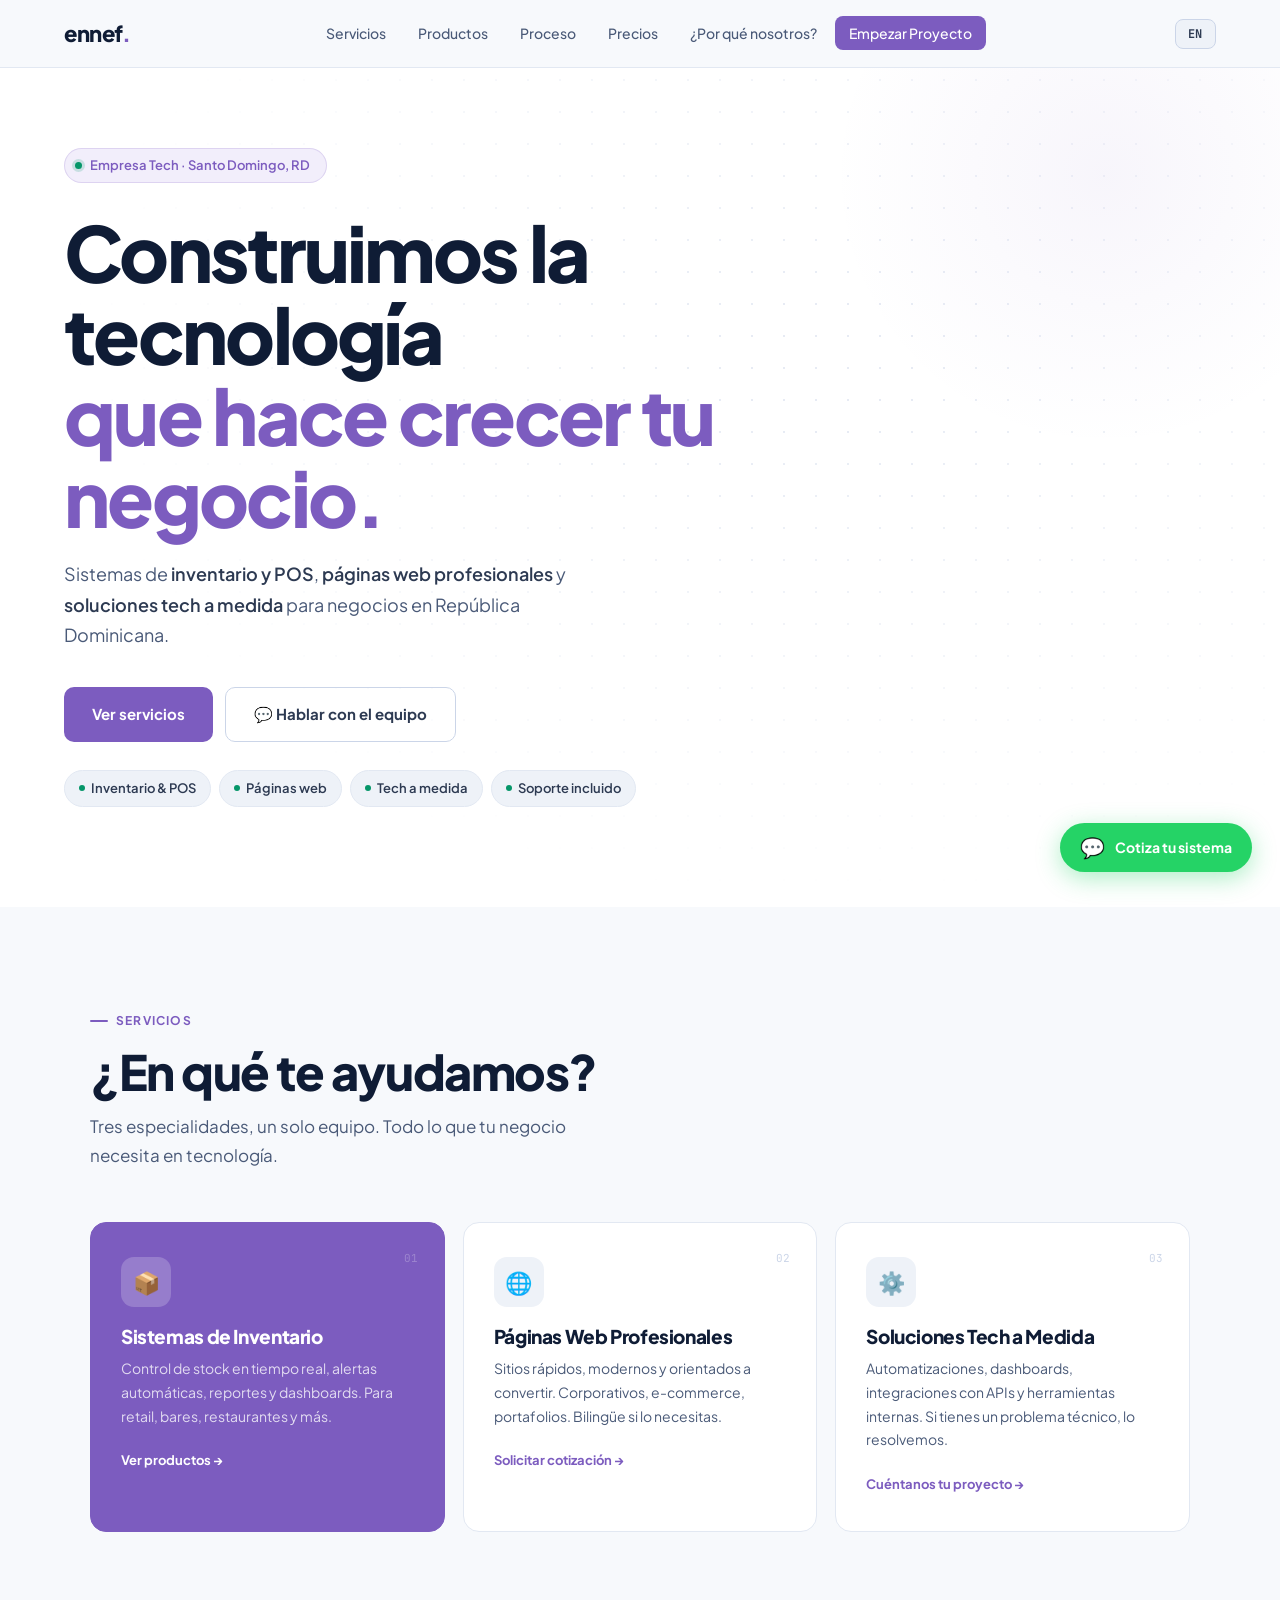
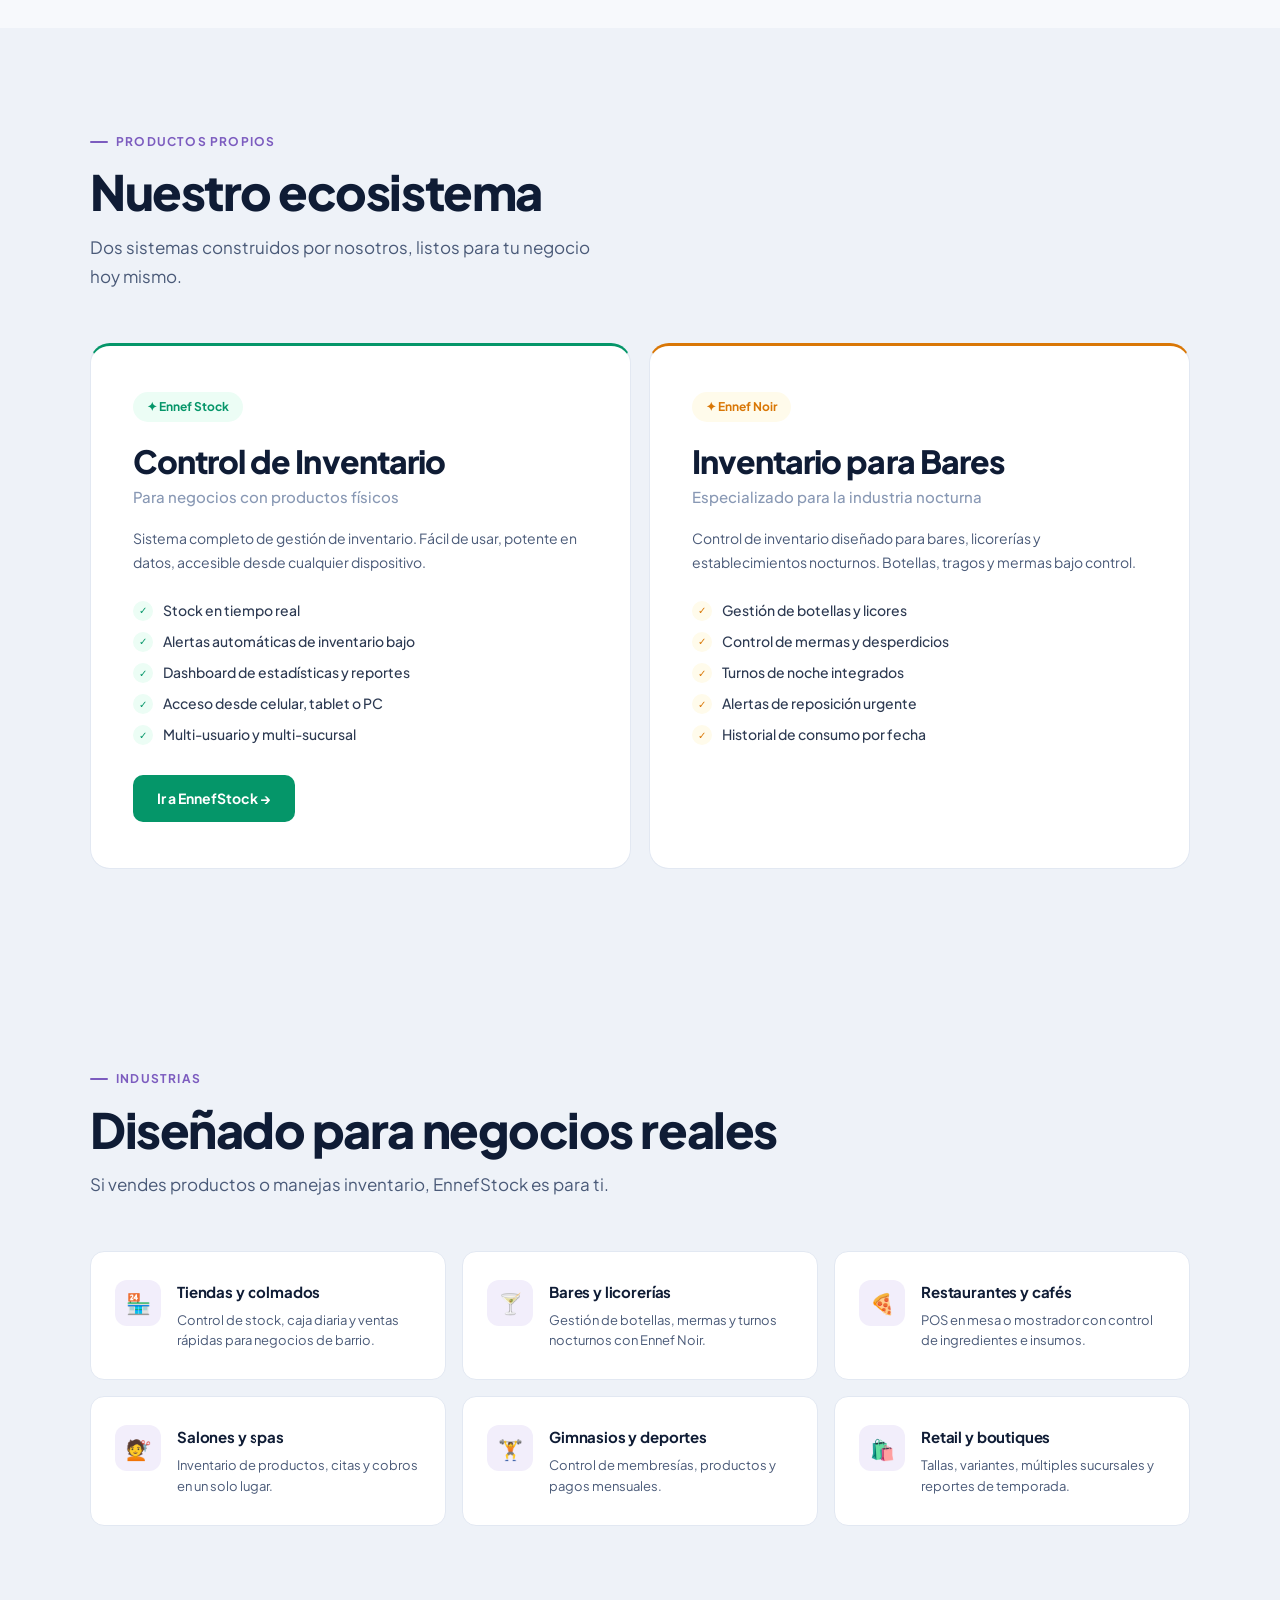
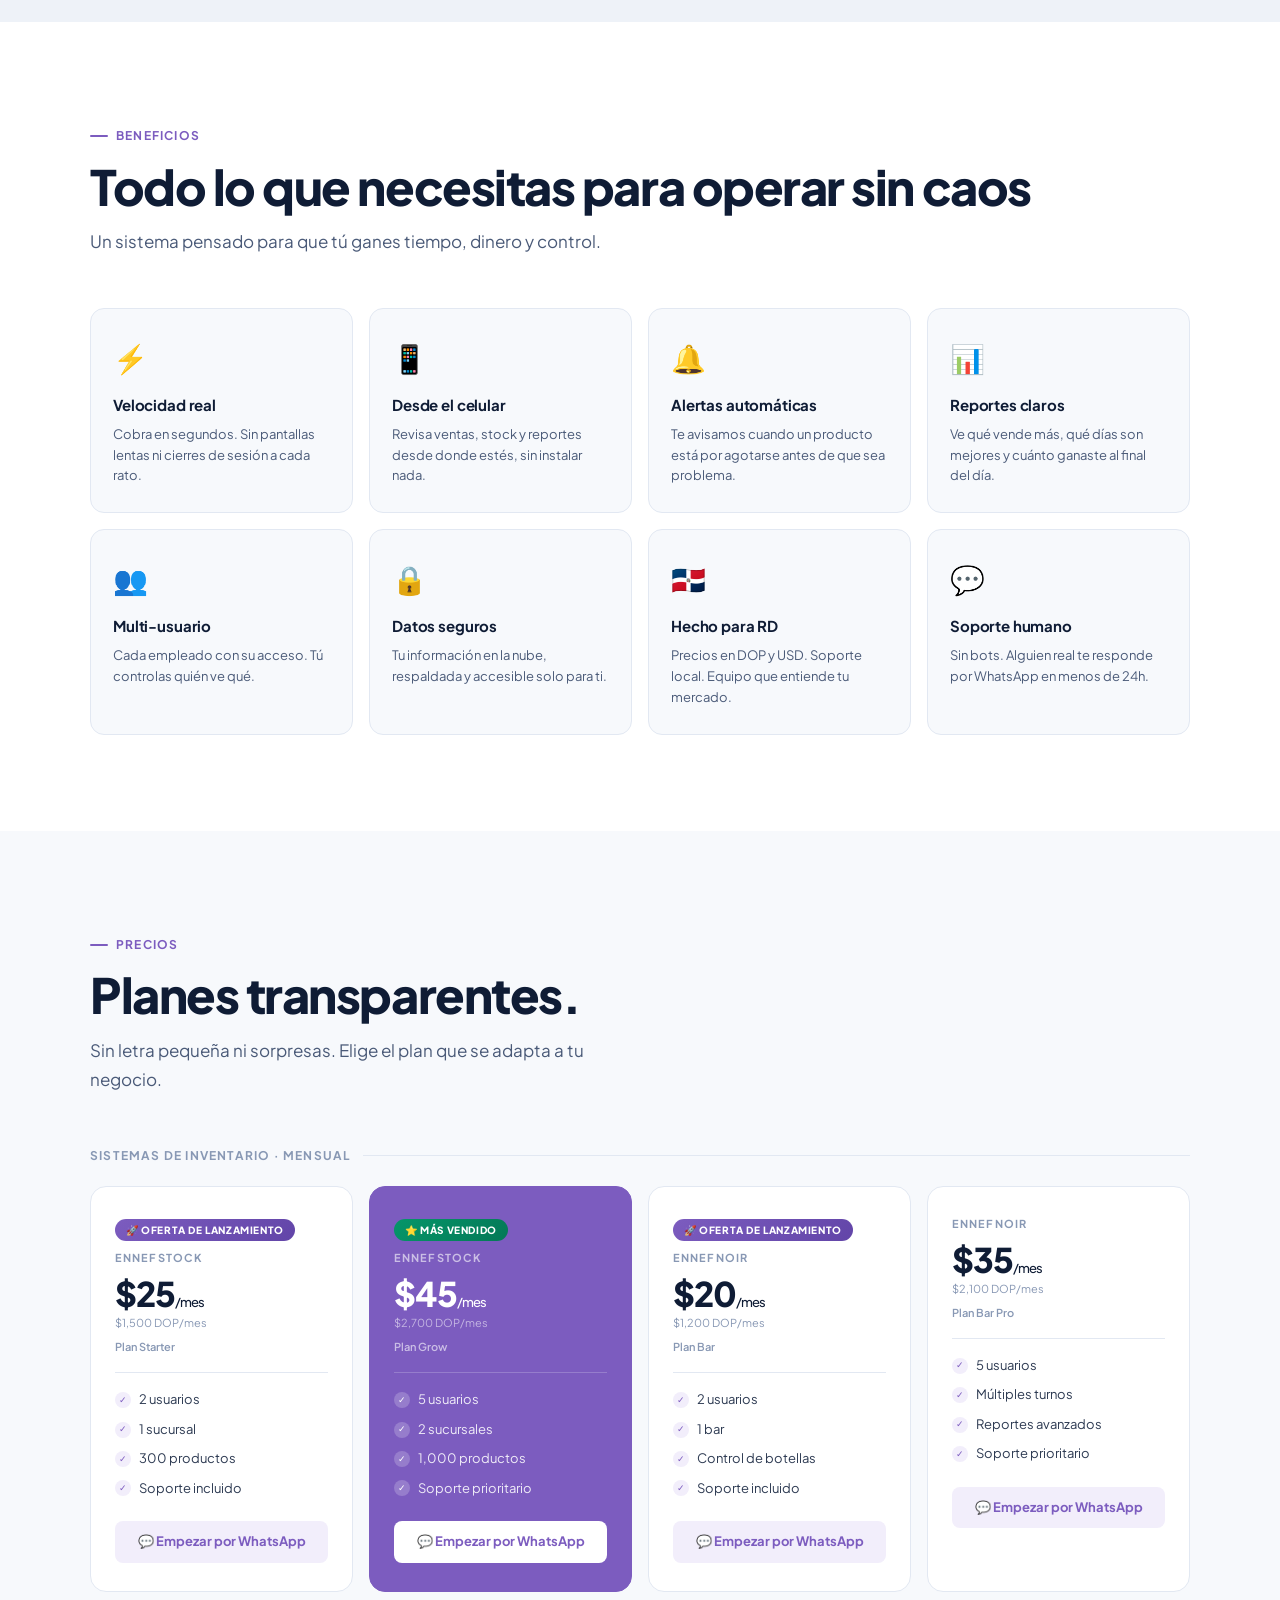
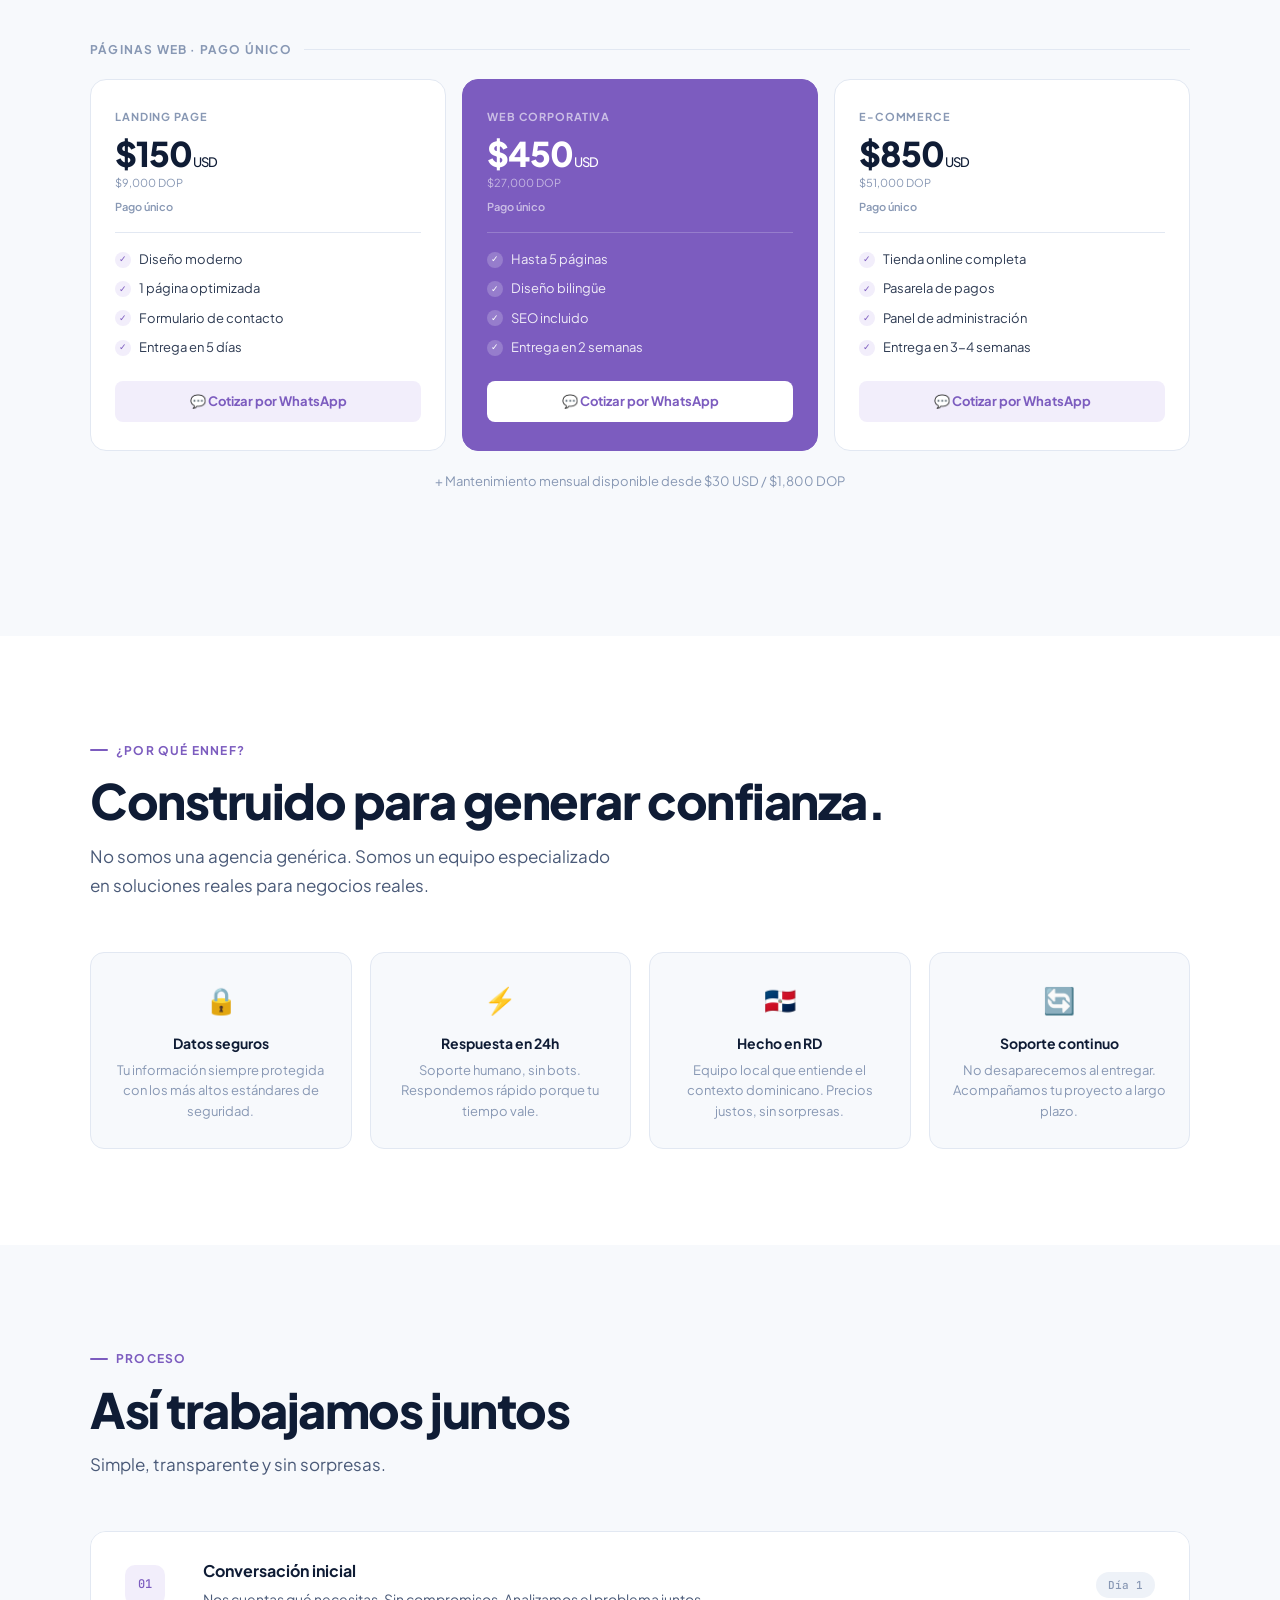
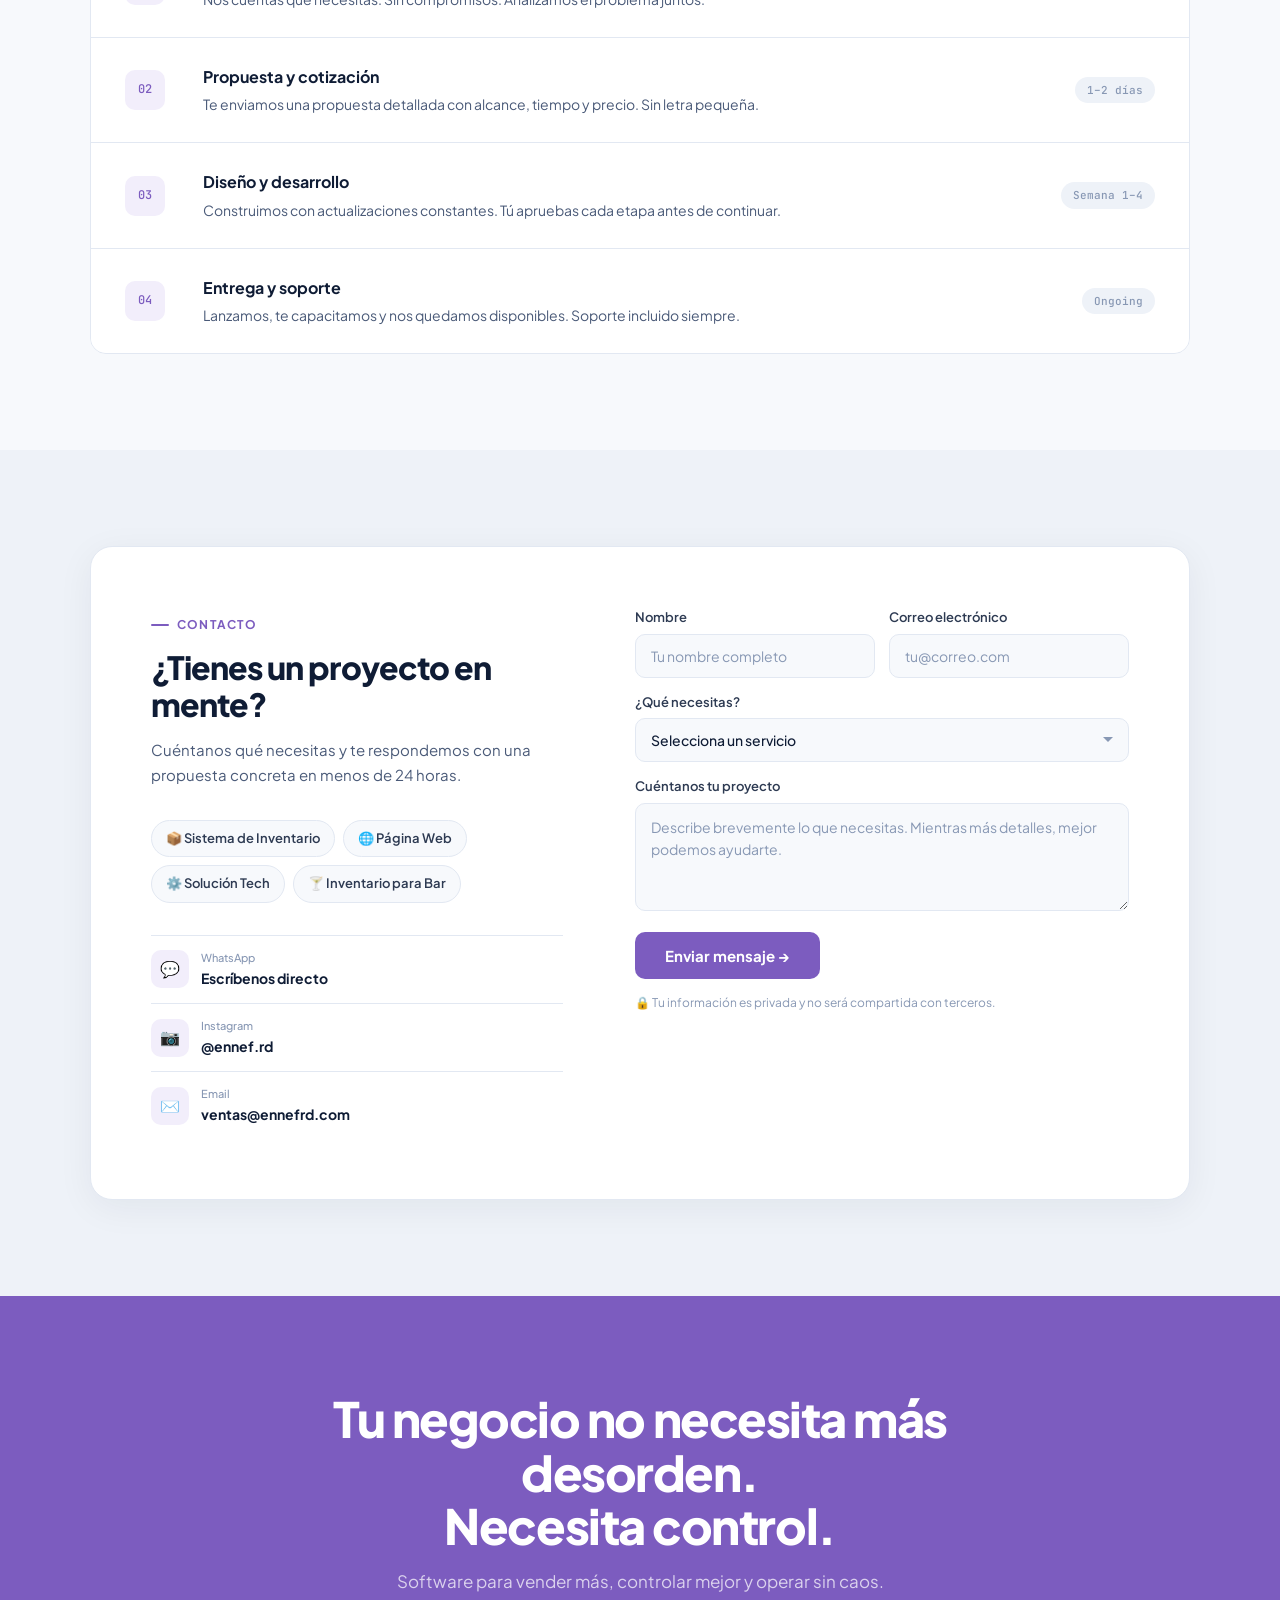
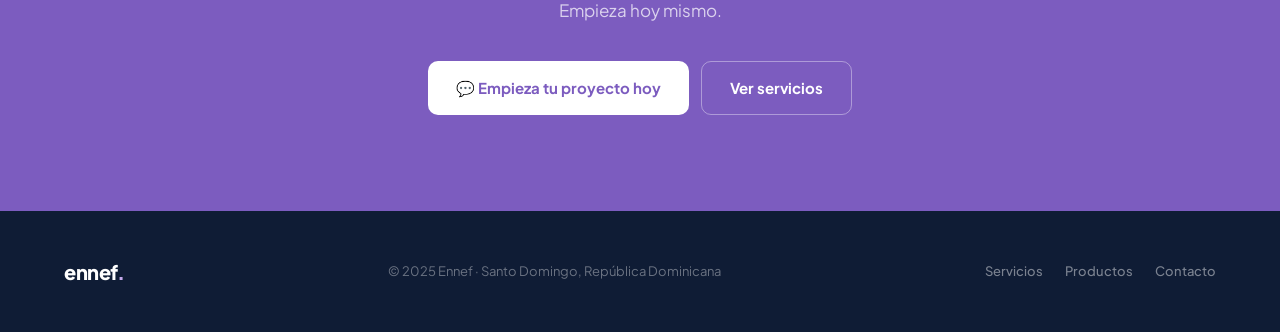
==== uploads/ennefrd.html @ 2d05b12b "Update Ennef website" ====
<!DOCTYPE html>
<html lang="es">
<head>
<meta charset="UTF-8">
<meta name="viewport" content="width=device-width, initial-scale=1.0">
<title>Ennef | Sistemas de Inventario, Websites y Tech para negocios en República Dominicana</title>
<meta name="description" content="Ennef es la empresa tech dominicana que construye sistemas de inventario, páginas web y soluciones digitales para negocios en República Dominicana. EnnefStock, Ennef Noir y más.">
<meta name="keywords" content="Ennef, ennefrd, sistemas de inventario República Dominicana, inventario para bares RD, páginas web Santo Domingo, soluciones tech dominicana, Ennef Stock, Ennef Noir">
<meta name="author" content="Ennef">
<meta name="robots" content="index, follow">
<link rel="canonical" href="https://ennefrd.com">

<!-- Open Graph -->
<meta property="og:type" content="website">
<meta property="og:url" content="https://ennefrd.com">
<meta property="og:title" content="Ennef | Inventario, Websites y Tech para negocios en RD">
<meta property="og:description" content="Empresa tech dominicana. Construimos sistemas de inventario (EnnefStock), páginas web profesionales y soluciones tech a medida para negocios en República Dominicana.">
<meta property="og:locale" content="es_DO">
<meta property="og:site_name" content="Ennef">

<!-- Twitter Card -->
<meta name="twitter:card" content="summary">
<meta name="twitter:title" content="Ennef | Inventario, Websites y Tech para negocios en RD">
<meta name="twitter:description" content="Empresa tech dominicana. Construimos sistemas de inventario (EnnefStock), páginas web profesionales y soluciones tech a medida para negocios en República Dominicana.">

<!-- JSON-LD Structured Data -->
<script type="application/ld+json">
{
  "@context": "https://schema.org",
  "@type": "Organization",
  "name": "Ennef",
  "alternateName": "ennefrd",
  "url": "https://ennefrd.com",
  "logo": "https://ennefrd.com/logo.png",
  "description": "Empresa tech dominicana especializada en sistemas de inventario, desarrollo web y soluciones digitales a medida.",
  "email": "ventas@ennefrd.com",
  "telephone": "+18297471943",
  "address": {
    "@type": "PostalAddress",
    "addressLocality": "Santo Domingo",
    "addressCountry": "DO"
  },
  "sameAs": ["https://instagram.com/ennefrd"],
  "foundingDate": "2022",
  "areaServed": ["República Dominicana", "Caribbean"],
  "hasOfferCatalog": {
    "@type": "OfferCatalog",
    "name": "Servicios Ennef",
    "itemListElement": [
      { "@type": "Offer", "name": "Ennef Stock — Sistema de Inventario" },
      { "@type": "Offer", "name": "Ennef Noir — Inventario para Bares" },
      { "@type": "Offer", "name": "Páginas Web Profesionales" },
      { "@type": "Offer", "name": "Soluciones Tech a Medida" }
    ]
  }
}
</script>

<link rel="preconnect" href="https://fonts.googleapis.com">
<link href="https://fonts.googleapis.com/css2?family=Plus+Jakarta+Sans:wght@300;400;500;600;700;800&family=JetBrains+Mono:wght@400;500&display=swap" rel="stylesheet">
<style>
*, *::before, *::after { box-sizing: border-box; margin: 0; padding: 0; }

:root {
  --bg:       #F7F9FC;
  --bg2:      #FFFFFF;
  --bg3:      #EEF2F8;
  --border:   #E2E8F2;
  --border2:  #CBD5E8;
  --muted:    #8898B4;
  --text:     #4A5A78;
  --body:     #2D3A52;
  --heading:  #0F1C35;
  --accent:   #7C5CBF;
  --accent2:  #6245A8;
  --accent-bg:#F2EEFB;
  --green:    #059669;
  --green-bg: #ECFDF5;
  --amber:    #D97706;
  --amber-bg: #FFFBEB;
  --font: 'Plus Jakarta Sans', sans-serif;
  --mono: 'JetBrains Mono', monospace;
}

html { scroll-behavior: smooth; }
body { background: var(--bg); color: var(--body); font-family: var(--font); font-size: 16px; line-height: 1.65; overflow-x: hidden; }

/* NAV */
nav {
  position: fixed; top: 0; left: 0; right: 0; z-index: 900;
  padding: 0 64px; height: 68px;
  display: flex; align-items: center; justify-content: space-between;
  background: rgba(247,249,252,.94);
  backdrop-filter: blur(16px);
  border-bottom: 1px solid var(--border);
  transition: box-shadow .3s;
}
nav.scrolled { box-shadow: 0 2px 24px rgba(15,28,53,.06); }

.nav-logo {
  font-weight: 800; font-size: 22px; color: var(--heading);
  text-decoration: none; letter-spacing: -.02em;
}
.nav-logo .dot { color: var(--accent); }

.nav-links { display: flex; align-items: center; gap: 4px; list-style: none; }
.nav-links a {
  font-size: 14px; font-weight: 500; color: var(--text);
  text-decoration: none; padding: 8px 14px; border-radius: 8px;
  transition: background .2s, color .2s;
}
.nav-links a:hover { background: var(--bg3); color: var(--heading); }
.nav-cta { background: var(--accent) !important; color: #fff !important; border-radius: 8px; }
.nav-cta:hover { background: var(--accent2) !important; box-shadow: 0 4px 16px rgba(124,92,191,.3); }

.lang-toggle {
  font-family: var(--mono); font-size: 12px; font-weight: 700;
  background: var(--bg3); color: var(--body);
  border: 1.5px solid var(--border2); border-radius: 8px;
  padding: 6px 12px; cursor: pointer; transition: all .2s;
  letter-spacing: .05em; margin-left: 8px;
}
.lang-toggle:hover { border-color: var(--accent); color: var(--accent); background: var(--accent-bg); }

/* HERO */
.hero {
  padding: 148px 64px 100px;
  background: var(--bg2);
  position: relative; overflow: hidden;
}
.hero::before {
  content: '';
  position: absolute; inset: 0;
  background-image: radial-gradient(circle, #CBD5E8 1px, transparent 1px);
  background-size: 32px 32px;
  opacity: .45;
  mask-image: radial-gradient(ellipse 80% 80% at 65% 40%, black 10%, transparent 75%);
}
.hero::after {
  content: '';
  position: absolute; top: -100px; right: -100px;
  width: 550px; height: 550px;
  background: radial-gradient(circle, rgba(124,92,191,.06) 0%, transparent 70%);
  pointer-events: none;
}

.hero-inner { position: relative; z-index: 1; max-width: 680px; }

.hero-badge {
  display: inline-flex; align-items: center; gap: 8px;
  background: var(--accent-bg);
  border: 1px solid rgba(124,92,191,.18);
  border-radius: 100px; padding: 6px 16px 6px 10px;
  font-size: 13px; font-weight: 600; color: var(--accent);
  margin-bottom: 28px;
  opacity: 0; animation: fadeUp .7s .1s ease forwards;
}
.badge-dot {
  width: 7px; height: 7px; background: var(--green);
  border-radius: 50%; box-shadow: 0 0 0 3px rgba(5,150,105,.18);
  animation: ping 2s infinite;
}
@keyframes ping {
  0%,100% { box-shadow: 0 0 0 3px rgba(5,150,105,.18); }
  50% { box-shadow: 0 0 0 7px rgba(5,150,105,.05); }
}

.hero-h1 {
  font-size: clamp(44px, 6vw, 80px); font-weight: 800;
  color: var(--heading); line-height: 1.06; letter-spacing: -.035em;
  margin-bottom: 22px;
  opacity: 0; animation: fadeUp .7s .2s ease forwards;
}
.hero-h1 .blue { color: var(--accent); }

.hero-p {
  font-size: 18px; font-weight: 400; color: var(--text);
  line-height: 1.7; max-width: 520px; margin-bottom: 36px;
  opacity: 0; animation: fadeUp .7s .3s ease forwards;
}
.hero-p strong { color: var(--body); font-weight: 600; }

.hero-btns {
  display: flex; gap: 12px; flex-wrap: wrap;
  opacity: 0; animation: fadeUp .7s .4s ease forwards;
}

.btn-p {
  display: inline-flex; align-items: center; gap: 8px;
  background: var(--accent); color: #fff;
  font-size: 15px; font-weight: 700; font-family: var(--font);
  padding: 14px 28px; border-radius: 10px;
  text-decoration: none; border: none; cursor: pointer;
  transition: background .2s, box-shadow .2s, transform .15s;
}
.btn-p:hover { background: var(--accent2); box-shadow: 0 8px 24px rgba(124,92,191,.28); transform: translateY(-1px); }

.btn-g {
  display: inline-flex; align-items: center; gap: 8px;
  background: transparent; color: var(--body);
  font-size: 15px; font-weight: 700; font-family: var(--font);
  padding: 14px 28px; border-radius: 10px;
  text-decoration: none; border: 1.5px solid var(--border2); cursor: pointer;
  transition: border-color .2s, background .2s, color .2s;
}
.btn-g:hover { border-color: var(--accent); background: var(--accent-bg); color: var(--accent); }

.hero-stats {
  display: flex; gap: 0; margin-top: 60px; padding-top: 40px;
  border-top: 1px solid var(--border);
  opacity: 0; animation: fadeUp .7s .55s ease forwards;
}
.h-stat { flex: 1; padding-right: 36px; border-right: 1px solid var(--border); margin-right: 36px; }
.h-stat:last-child { border-right: none; margin-right: 0; }
.h-stat-n { font-size: 38px; font-weight: 800; color: var(--heading); letter-spacing: -.03em; line-height: 1; margin-bottom: 5px; }
.h-stat-n .a { color: var(--accent); }
.h-stat-l { font-size: 13px; font-weight: 500; color: var(--muted); }

/* floating cards */
.hero-cards {
  position: absolute; right: 64px; top: 50%;
  transform: translateY(-44%);
  width: 340px; display: flex; flex-direction: column; gap: 12px;
  opacity: 0; animation: fadeUp .8s .6s ease forwards;
  z-index: 2;
}
.hc {
  background: #fff; border: 1px solid var(--border);
  border-radius: 14px; padding: 18px 20px;
  box-shadow: 0 4px 20px rgba(15,28,53,.07);
}
.hc-label { font-family: var(--mono); font-size: 10px; font-weight: 500; letter-spacing: .1em; text-transform: uppercase; color: var(--muted); margin-bottom: 10px; }
.hc-row { display: flex; justify-content: space-between; align-items: center; }
.hc-title { font-size: 14px; font-weight: 700; color: var(--heading); }
.hc-val { font-size: 22px; font-weight: 800; color: var(--heading); }
.hc-sub { font-size: 11px; color: var(--muted); margin-top: 4px; }
.badge { font-size: 11px; font-weight: 700; padding: 3px 10px; border-radius: 100px; }
.bg { background: var(--green-bg); color: var(--green); }
.ba { background: var(--amber-bg); color: var(--amber); }
.bb { background: var(--accent-bg); color: var(--accent); }
.mini-bars { display: flex; align-items: flex-end; gap: 3px; height: 36px; margin-top: 10px; }
.mb { flex: 1; border-radius: 3px 3px 0 0; background: var(--bg3); }
.mb.a { background: var(--accent); }
.mb.g { background: var(--green); }

/* SECTIONS */
section { padding: 96px 64px; }
.container { max-width: 1100px; margin: 0 auto; }

.eyebrow {
  display: inline-flex; align-items: center; gap: 8px;
  font-size: 12px; font-weight: 700; letter-spacing: .1em; text-transform: uppercase; color: var(--accent);
  margin-bottom: 14px;
}
.eyebrow::before { content: ''; width: 18px; height: 2px; background: var(--accent); border-radius: 2px; }

.s-title { font-size: clamp(34px, 3.8vw, 50px); font-weight: 800; color: var(--heading); letter-spacing: -.03em; line-height: 1.1; margin-bottom: 14px; }
.s-desc { font-size: 17px; color: var(--text); line-height: 1.7; max-width: 520px; margin-bottom: 52px; }

/* SERVICES */
#services { background: var(--bg); }

.srv-grid { display: grid; grid-template-columns: 1fr 1fr 1fr; gap: 18px; }

.srv-card {
  background: var(--bg2); border: 1px solid var(--border); border-radius: 16px;
  padding: 34px 30px; position: relative; overflow: hidden;
  transition: box-shadow .3s, transform .3s, border-color .3s;
}
.srv-card:hover { box-shadow: 0 10px 36px rgba(15,28,53,.09); transform: translateY(-3px); border-color: var(--border2); }
.srv-card.feat { background: var(--accent); border-color: var(--accent); }
.srv-card.feat:hover { box-shadow: 0 10px 36px rgba(124,92,191,.22); }

.srv-num { position: absolute; top: 26px; right: 26px; font-family: var(--mono); font-size: 11px; color: var(--border2); }
.srv-card.feat .srv-num { color: rgba(255,255,255,.25); }

.srv-ico {
  width: 50px; height: 50px; border-radius: 13px; display: flex; align-items: center; justify-content: center;
  font-size: 22px; margin-bottom: 18px; background: var(--bg3);
}
.srv-card.feat .srv-ico { background: rgba(255,255,255,.2); }

.srv-name { font-size: 19px; font-weight: 800; color: var(--heading); margin-bottom: 9px; letter-spacing: -.02em; line-height: 1.2; }
.srv-card.feat .srv-name { color: #fff; }

.srv-desc { font-size: 14px; color: var(--text); line-height: 1.7; }
.srv-card.feat .srv-desc { color: rgba(255,255,255,.78); }

.srv-link {
  display: inline-flex; align-items: center; gap: 6px;
  margin-top: 22px; font-size: 13px; font-weight: 700;
  color: var(--accent); text-decoration: none; transition: gap .2s;
}
.srv-link:hover { gap: 10px; }
.srv-card.feat .srv-link { color: #fff; }

/* PRODUCTS */
#products { background: var(--bg3); }

.prod-grid { display: grid; grid-template-columns: 1fr 1fr; gap: 18px; }

.prod-card {
  background: var(--bg2); border: 1px solid var(--border); border-radius: 20px;
  padding: 46px 42px; position: relative; overflow: hidden;
  transition: box-shadow .3s;
}
.prod-card:hover { box-shadow: 0 14px 44px rgba(15,28,53,.1); }
.prod-card.stock { border-top: 3px solid var(--green); }
.prod-card.noir  { border-top: 3px solid var(--amber); }

.prod-tag {
  display: inline-flex; align-items: center; gap: 6px;
  border-radius: 100px; padding: 5px 14px; font-size: 12px; font-weight: 700; margin-bottom: 22px;
}
.prod-card.stock .prod-tag { background: var(--green-bg); color: var(--green); }
.prod-card.noir  .prod-tag { background: var(--amber-bg); color: var(--amber); }

.prod-name { font-size: 32px; font-weight: 800; color: var(--heading); letter-spacing: -.03em; line-height: 1.1; margin-bottom: 6px; }
.prod-sub  { font-size: 15px; color: var(--muted); font-weight: 500; margin-bottom: 18px; }
.prod-desc { font-size: 14px; color: var(--text); line-height: 1.7; margin-bottom: 24px; }

.prod-feats { display: flex; flex-direction: column; gap: 8px; margin-bottom: 28px; }
.prod-feat  { display: flex; align-items: center; gap: 10px; font-size: 14px; font-weight: 500; color: var(--body); }
.fc {
  width: 20px; height: 20px; border-radius: 50%; flex-shrink: 0;
  display: flex; align-items: center; justify-content: center; font-size: 10px;
}
.prod-card.stock .fc { background: var(--green-bg); color: var(--green); }
.prod-card.noir  .fc { background: var(--amber-bg); color: var(--amber); }

.prod-btn {
  display: inline-flex; align-items: center; gap: 8px;
  font-size: 14px; font-weight: 700; font-family: var(--font);
  border-radius: 10px; padding: 12px 24px;
  text-decoration: none; border: none; cursor: pointer; transition: all .2s;
}
.prod-card.stock .prod-btn { background: var(--green); color: #fff; }
.prod-card.stock .prod-btn:hover { background: #047857; box-shadow: 0 6px 18px rgba(5,150,105,.28); }
.prod-card.noir  .prod-btn { background: var(--amber); color: #fff; }
.prod-card.noir  .prod-btn:hover { background: #B45309; box-shadow: 0 6px 18px rgba(217,119,6,.28); }

/* mini dash */
.p-dash { margin-top: 28px; background: var(--bg); border: 1px solid var(--border); border-radius: 12px; overflow: hidden; }
.p-dash-top {
  background: var(--bg3); border-bottom: 1px solid var(--border);
  padding: 9px 14px; display: flex; align-items: center; gap: 5px;
}
.pd { width: 7px; height: 7px; border-radius: 50%; }
.pd-ttl { font-family: var(--mono); font-size: 9px; color: var(--muted); margin-left: auto; }
.p-dash-body { padding: 14px; display: grid; grid-template-columns: 1fr 1fr 1fr; gap: 7px; }
.p-stat { background: var(--bg2); border: 1px solid var(--border); border-radius: 8px; padding: 11px; }
.p-stat-n { font-size: 20px; font-weight: 800; color: var(--heading); line-height: 1; margin-bottom: 3px; }
.p-stat-l { font-size: 9px; font-weight: 600; color: var(--muted); text-transform: uppercase; letter-spacing: .08em; }
.p-chart { grid-column:1/-1; background: var(--bg2); border: 1px solid var(--border); border-radius: 8px; padding: 11px; display: flex; align-items: flex-end; gap: 3px; height: 52px; }
.p-bar { flex: 1; border-radius: 2px 2px 0 0; }

/* PRICING */
#pricing { background: var(--bg); }
.price-group { margin-bottom: 48px; }
.price-group-title {
  font-size: 12px; font-weight: 700; letter-spacing: .1em; text-transform: uppercase;
  color: var(--muted); margin-bottom: 20px;
  display: flex; align-items: center; gap: 12px;
}
.price-group-title::after { content: ''; flex: 1; height: 1px; background: var(--border); }
.price-grid-4 { display: grid; grid-template-columns: repeat(4,1fr); gap: 16px; }
.price-grid-3 { display: grid; grid-template-columns: repeat(3,1fr); gap: 16px; }
.price-card {
  background: var(--bg2); border: 1px solid var(--border); border-radius: 16px;
  padding: 28px 24px; position: relative; overflow: hidden;
  transition: box-shadow .3s, transform .3s;
}
.price-card:hover { box-shadow: 0 10px 32px rgba(15,28,53,.09); transform: translateY(-2px); }
.price-card.popular { background: var(--accent); border-color: var(--accent); }

/* Para activar oferta en una tarjeta:
   1. Cambia style="display:none" del offer-banner a style="display:block"
   2. Edita el texto del precio directamente */
.offer-banner {
  position: absolute; top: 14px; right: -22px;
  background: #EF4444; color: #fff; font-size: 9px; font-weight: 800;
  letter-spacing: .08em; padding: 4px 32px;
  transform: rotate(35deg); display: none;
}
.price-plan { font-size: 11px; font-weight: 700; letter-spacing: .08em; text-transform: uppercase; color: var(--muted); margin-bottom: 10px; }
.price-card.popular .price-plan { color: rgba(255,255,255,.6); }
.price-amount { font-size: 34px; font-weight: 800; color: var(--heading); letter-spacing: -.03em; line-height: 1; margin-bottom: 3px; }
.price-amount span { font-size: 13px; font-weight: 500; }
.price-card.popular .price-amount { color: #fff; }
.price-dop { font-size: 11px; color: var(--muted); margin-bottom: 6px; }
.price-card.popular .price-dop { color: rgba(255,255,255,.55); }
.price-type { font-size: 11px; font-weight: 600; color: var(--muted); margin-bottom: 16px; }
.price-card.popular .price-type { color: rgba(255,255,255,.6); }
.price-divider { height: 1px; background: var(--border); margin-bottom: 16px; }
.price-card.popular .price-divider { background: rgba(255,255,255,.2); }
.price-feats { display: flex; flex-direction: column; gap: 8px; margin-bottom: 22px; }
.price-feat { display: flex; align-items: center; gap: 8px; font-size: 13px; color: var(--body); }
.price-card.popular .price-feat { color: rgba(255,255,255,.88); }
.pf-dot { width: 16px; height: 16px; border-radius: 50%; background: var(--accent-bg); color: var(--accent); display: flex; align-items: center; justify-content: center; font-size: 9px; flex-shrink: 0; }
.price-card.popular .pf-dot { background: rgba(255,255,255,.2); color: #fff; }
.price-btn {
  display: block; text-align: center; width: 100%; box-sizing: border-box;
  font-family: var(--font); font-size: 13px; font-weight: 700;
  border-radius: 8px; padding: 10px; cursor: pointer; border: none;
  text-decoration: none; transition: all .2s;
  background: var(--accent-bg); color: var(--accent);
}
.price-btn:hover { background: var(--accent); color: #fff; }
.price-card.popular .price-btn { background: #fff; color: var(--accent); }
.price-card.popular .price-btn:hover { background: rgba(255,255,255,.88); }
.price-note { font-size: 13px; color: var(--muted); text-align: center; margin-top: 20px; margin-bottom: 0; }

/* TRUST */
#trust { background: var(--bg2); }

.trust-grid { display: grid; grid-template-columns: repeat(4,1fr); gap: 18px; }
.trust-card {
  background: var(--bg); border: 1px solid var(--border); border-radius: 14px;
  padding: 26px 22px; text-align: center; transition: box-shadow .3s;
}
.trust-card:hover { box-shadow: 0 8px 26px rgba(15,28,53,.06); }
.trust-ico { font-size: 26px; margin-bottom: 10px; display: block; }
.trust-t { font-size: 14px; font-weight: 700; color: var(--heading); margin-bottom: 5px; }
.trust-d { font-size: 13px; color: var(--muted); line-height: 1.6; }

/* PROCESS */
#process { background: var(--bg); }

.proc-list { border: 1px solid var(--border); border-radius: 16px; overflow: hidden; }
.proc-item {
  display: grid; grid-template-columns: 56px 1fr auto;
  align-items: center; gap: 22px;
  padding: 26px 34px;
  border-bottom: 1px solid var(--border);
  background: var(--bg2); transition: background .2s;
}
.proc-item:last-child { border-bottom: none; }
.proc-item:hover { background: var(--bg); }

.proc-num {
  width: 40px; height: 40px; border-radius: 10px;
  background: var(--accent-bg); color: var(--accent);
  font-family: var(--mono); font-size: 12px; font-weight: 500;
  display: flex; align-items: center; justify-content: center;
}
.proc-name { font-size: 16px; font-weight: 700; color: var(--heading); margin-bottom: 3px; }
.proc-desc { font-size: 14px; color: var(--text); }
.proc-dur {
  font-family: var(--mono); font-size: 11px; font-weight: 500;
  color: var(--muted); white-space: nowrap;
  background: var(--bg3); padding: 4px 12px; border-radius: 100px;
}

/* CONTACT */
#contact { background: var(--bg3); }

.contact-wrap {
  background: var(--bg2); border: 1px solid var(--border); border-radius: 22px;
  padding: 60px; display: grid; grid-template-columns: 1fr 1.2fr;
  gap: 72px; box-shadow: 0 8px 36px rgba(15,28,53,.06);
}

.ct-title { font-size: 32px; font-weight: 800; color: var(--heading); letter-spacing: -.03em; line-height: 1.15; margin-bottom: 14px; }
.ct-desc  { font-size: 15px; color: var(--text); line-height: 1.7; margin-bottom: 32px; }

.ct-chips { display: flex; flex-wrap: wrap; gap: 8px; margin-bottom: 32px; }
.ct-chip {
  display: flex; align-items: center; gap: 7px;
  background: var(--bg); border: 1px solid var(--border);
  border-radius: 100px; padding: 7px 14px;
  font-size: 13px; font-weight: 600; color: var(--body);
  transition: all .2s; cursor: default;
}
.ct-chip:hover { border-color: var(--accent); background: var(--accent-bg); color: var(--accent); }

.ct-ch { display: flex; align-items: center; gap: 12px; padding: 13px 0; border-top: 1px solid var(--border); }
.ct-ch-ico { width: 38px; height: 38px; border-radius: 10px; background: var(--accent-bg); display: flex; align-items: center; justify-content: center; font-size: 16px; }
.ct-ch-lbl { font-size: 11px; font-weight: 500; color: var(--muted); }
.ct-ch-val { font-size: 14px; font-weight: 700; color: var(--heading); }

.form { display: flex; flex-direction: column; gap: 14px; }
.form-row { display: grid; grid-template-columns: 1fr 1fr; gap: 14px; }

label { font-size: 13px; font-weight: 600; color: var(--body); display: block; margin-bottom: 5px; }
input, select, textarea {
  width: 100%; background: var(--bg); border: 1.5px solid var(--border); border-radius: 10px;
  color: var(--heading); font-family: var(--font); font-size: 14px; font-weight: 500;
  padding: 12px 15px; outline: none; transition: border-color .2s, box-shadow .2s;
}
input:focus, select:focus, textarea:focus { border-color: var(--accent); box-shadow: 0 0 0 3px rgba(124,92,191,.14); background: #fff; }
input::placeholder, textarea::placeholder { color: var(--muted); font-weight: 400; }
select { appearance: none; cursor: pointer; background-image: url("data:image/svg+xml,%3Csvg xmlns='http://www.w3.org/2000/svg' width='12' height='12' viewBox='0 0 12 12'%3E%3Cpath fill='%238898B4' d='M6 8L1 3h10z'/%3E%3C/svg%3E"); background-repeat: no-repeat; background-position: right 14px center; }
select option { background: #fff; }
textarea { resize: vertical; min-height: 108px; line-height: 1.6; }

.form-btn {
  background: var(--accent); color: #fff; border: none; border-radius: 10px; cursor: pointer;
  font-family: var(--font); font-size: 15px; font-weight: 700;
  padding: 14px 30px; display: inline-flex; align-items: center; gap: 8px; align-self: flex-start;
  transition: background .2s, box-shadow .2s, transform .15s;
}
.form-btn:hover { background: var(--accent2); box-shadow: 0 8px 22px rgba(124,92,191,.28); transform: translateY(-1px); }

.form-note { font-size: 12px; color: var(--muted); }

/* MODAL */
.modal-overlay {
  display: none; position: fixed; inset: 0; z-index: 9999;
  background: rgba(15,28,53,.45); backdrop-filter: blur(4px);
  align-items: center; justify-content: center;
}
.modal-overlay.open { display: flex; }
.modal {
  background: #fff; border-radius: 20px; padding: 48px 40px;
  max-width: 420px; width: 90%; text-align: center;
  box-shadow: 0 24px 60px rgba(15,28,53,.18);
  animation: fadeUp .4s ease;
}
.modal-ico { font-size: 48px; margin-bottom: 16px; display: block; }
.modal-title { font-size: 22px; font-weight: 800; color: var(--heading); letter-spacing: -.02em; margin-bottom: 10px; }
.modal-desc { font-size: 15px; color: var(--text); line-height: 1.7; margin-bottom: 28px; }
.modal-btn {
  background: var(--accent); color: #fff; border: none; border-radius: 10px;
  font-family: var(--font); font-size: 15px; font-weight: 700;
  padding: 12px 32px; cursor: pointer; transition: background .2s;
}
.modal-btn:hover { background: var(--accent2); }

/* FOOTER */
footer {
  background: var(--heading); padding: 44px 64px;
  display: flex; align-items: center; justify-content: space-between;
}
.f-logo { font-size: 20px; font-weight: 800; color: #fff; letter-spacing: -.02em; }
.f-logo span { color: #C4AAED; }
.f-copy { font-size: 13px; color: rgba(255,255,255,.38); }
.f-links { display: flex; gap: 22px; }
.f-links a { font-size: 13px; font-weight: 500; color: rgba(255,255,255,.45); text-decoration: none; transition: color .2s; }
.f-links a:hover { color: #fff; }

/* HERO TAGS */
.hero-tags {
  display: flex; flex-wrap: wrap; gap: 8px;
  margin-top: 28px;
  opacity: 0; animation: fadeUp .7s .5s ease forwards;
}
.hero-tag {
  display: inline-flex; align-items: center; gap: 6px;
  background: var(--bg3); border: 1px solid var(--border);
  border-radius: 100px; padding: 7px 14px;
  font-size: 13px; font-weight: 600; color: var(--body);
}
.ht-dot { width: 6px; height: 6px; background: var(--green); border-radius: 50%; flex-shrink: 0; }

/* SCREENSHOTS */
#screenshots { background: var(--bg3); }
.mock-grid {
  display: grid; grid-template-columns: repeat(3, 1fr); gap: 16px;
}
.mock-card {
  background: var(--bg2); border: 1px solid var(--border); border-radius: 14px;
  overflow: hidden; transition: box-shadow .3s, transform .3s;
}
.mock-card:hover { box-shadow: 0 10px 32px rgba(15,28,53,.1); transform: translateY(-3px); }
.mock-card.wide { grid-column: span 2; }
.mock-header {
  background: var(--bg3); border-bottom: 1px solid var(--border);
  padding: 10px 14px; display: flex; align-items: center; gap: 5px;
}
.mc-dot { width: 8px; height: 8px; border-radius: 50%; }
.mc-ttl { font-family: var(--mono); font-size: 9px; color: var(--muted); margin-left: auto; }
.mock-body {
  padding: 24px 20px; min-height: 160px;
  display: flex; flex-direction: column; align-items: center; justify-content: center; gap: 8px;
  background: linear-gradient(135deg, var(--bg) 0%, var(--bg3) 100%);
}
.mock-label { font-size: 13px; font-weight: 600; color: var(--muted); text-align: center; }
.mock-sublabel { font-size: 11px; color: var(--border2); text-align: center; }
.mock-caption { padding: 12px 16px; font-size: 13px; font-weight: 600; color: var(--body); border-top: 1px solid var(--border); }

/* VIDEO DEMO */
#videodemo { background: var(--heading); }
#videodemo .eyebrow { color: #C4AAED; }
#videodemo .eyebrow::before { background: #C4AAED; }
#videodemo .s-title { color: #fff; }
#videodemo .s-desc { color: rgba(255,255,255,.62); margin-bottom: 36px; }
.video-placeholder {
  border-radius: 18px; overflow: hidden;
  border: 2px solid rgba(255,255,255,.1);
  background: rgba(255,255,255,.05);
  aspect-ratio: 16/9; max-width: 780px; margin: 0 auto 32px;
  display: flex; flex-direction: column; align-items: center; justify-content: center; gap: 16px;
  cursor: pointer; transition: border-color .3s, background .3s;
}
.video-placeholder:hover { border-color: rgba(196,170,237,.45); background: rgba(255,255,255,.08); }
.video-play { width: 72px; height: 72px; border-radius: 50%; background: var(--accent); display: flex; align-items: center; justify-content: center; font-size: 26px; box-shadow: 0 8px 28px rgba(124,92,191,.4); }
.video-note { font-size: 14px; color: rgba(255,255,255,.4); font-weight: 500; }
.video-cta { text-align: center; }

/* BENEFITS */
#benefits { background: var(--bg2); }
.ben-grid { display: grid; grid-template-columns: repeat(4, 1fr); gap: 16px; }
.ben-card {
  background: var(--bg); border: 1px solid var(--border); border-radius: 14px;
  padding: 26px 22px; transition: box-shadow .3s, transform .3s, border-color .3s;
}
.ben-card:hover { box-shadow: 0 8px 28px rgba(15,28,53,.08); transform: translateY(-2px); border-color: var(--border2); }
.ben-ico { font-size: 28px; margin-bottom: 12px; display: block; }
.ben-t { font-size: 15px; font-weight: 700; color: var(--heading); margin-bottom: 6px; letter-spacing: -.01em; }
.ben-d { font-size: 13px; color: var(--text); line-height: 1.6; }

/* INDUSTRIES */
#industries { background: var(--bg3); }
.ind-grid { display: grid; grid-template-columns: repeat(3, 1fr); gap: 16px; }
.ind-card {
  background: var(--bg2); border: 1px solid var(--border); border-radius: 14px;
  padding: 28px 24px; display: flex; align-items: flex-start; gap: 16px;
  transition: box-shadow .3s, border-color .3s;
}
.ind-card:hover { box-shadow: 0 8px 24px rgba(15,28,53,.08); border-color: var(--border2); }
.ind-ico { width: 46px; height: 46px; border-radius: 12px; background: var(--accent-bg); display: flex; align-items: center; justify-content: center; font-size: 20px; flex-shrink: 0; }
.ind-t { font-size: 15px; font-weight: 700; color: var(--heading); margin-bottom: 5px; letter-spacing: -.01em; }
.ind-d { font-size: 13px; color: var(--text); line-height: 1.6; }

/* SOCIAL PROOF */
#social-proof { background: var(--bg); }
.testim-grid { display: grid; grid-template-columns: repeat(3, 1fr); gap: 18px; }
.testim-card {
  background: var(--bg2); border: 1px solid var(--border); border-radius: 16px;
  padding: 30px 26px; transition: box-shadow .3s;
}
.testim-card:hover { box-shadow: 0 8px 26px rgba(15,28,53,.08); }
.testim-stars { color: #F59E0B; font-size: 15px; margin-bottom: 14px; letter-spacing: 2px; }
.testim-q { font-size: 14px; color: var(--body); line-height: 1.7; margin-bottom: 18px; font-style: italic; }
.testim-author { display: flex; align-items: center; gap: 10px; }
.testim-avatar { width: 38px; height: 38px; border-radius: 50%; background: var(--accent-bg); display: flex; align-items: center; justify-content: center; font-size: 16px; flex-shrink: 0; }
.testim-name { font-size: 13px; font-weight: 700; color: var(--heading); }
.testim-biz { font-size: 12px; color: var(--muted); }
.proof-soon { text-align: center; padding: 48px 32px; background: var(--bg3); border: 1.5px dashed var(--border2); border-radius: 16px; }
.proof-soon-t { font-size: 16px; font-weight: 700; color: var(--muted); margin-bottom: 8px; }
.proof-soon-d { font-size: 14px; color: var(--muted); }

/* PLAN BADGES */
.plan-badge {
  display: inline-flex; align-items: center; gap: 5px;
  font-size: 10px; font-weight: 800; letter-spacing: .06em; text-transform: uppercase;
  border-radius: 100px; padding: 3px 11px; margin-bottom: 8px;
}
.plan-badge.launch { background: linear-gradient(135deg,#7C5CBF,#6245A8); color: #fff; }
.plan-badge.best   { background: linear-gradient(135deg,#059669,#047857); color: #fff; }

/* FINAL CTA */
#final-cta { background: var(--accent); padding: 96px 64px; text-align: center; }
#final-cta .s-title { color: #fff; max-width: 640px; margin: 0 auto 14px; }
#final-cta .s-desc  { color: rgba(255,255,255,.72); margin: 0 auto 36px; text-align: center; }
.fcta-btns { display: flex; gap: 12px; justify-content: center; flex-wrap: wrap; }
.btn-white {
  display: inline-flex; align-items: center; gap: 8px;
  background: #fff; color: var(--accent);
  font-size: 15px; font-weight: 700; font-family: var(--font);
  padding: 14px 28px; border-radius: 10px;
  text-decoration: none; border: none; cursor: pointer;
  transition: background .2s, box-shadow .2s, transform .15s;
}
.btn-white:hover { background: rgba(255,255,255,.9); box-shadow: 0 8px 24px rgba(0,0,0,.14); transform: translateY(-1px); }
.btn-outline-white {
  display: inline-flex; align-items: center; gap: 8px;
  background: transparent; color: #fff;
  font-size: 15px; font-weight: 700; font-family: var(--font);
  padding: 14px 28px; border-radius: 10px;
  text-decoration: none; border: 1.5px solid rgba(255,255,255,.38); cursor: pointer;
  transition: border-color .2s, background .2s;
}
.btn-outline-white:hover { border-color: #fff; background: rgba(255,255,255,.1); }

/* WA FLOAT */
.wa-float {
  position: fixed; bottom: 28px; right: 28px; z-index: 950;
  display: flex; align-items: center; gap: 10px;
  background: #25D366; color: #fff;
  font-size: 14px; font-weight: 700; font-family: var(--font);
  padding: 13px 20px; border-radius: 100px;
  text-decoration: none; box-shadow: 0 6px 24px rgba(37,211,102,.38);
  transition: transform .2s, box-shadow .2s;
}
.wa-float:hover { transform: translateY(-2px); box-shadow: 0 10px 32px rgba(37,211,102,.46); }
.wa-float-ico { font-size: 20px; line-height: 1; }

/* ANIMATIONS */
@keyframes fadeUp {
  from { opacity: 0; transform: translateY(18px); }
  to   { opacity: 1; transform: translateY(0); }
}
.reveal { opacity: 0; transform: translateY(14px); transition: opacity .6s ease, transform .6s ease; }
.reveal.visible { opacity: 1; transform: none; }
.d1 { transition-delay: .08s; } .d2 { transition-delay: .16s; } .d3 { transition-delay: .24s; }

@media (max-width: 960px) {
  nav { padding: 0 20px; }
  .nav-links { display: none; }
  section { padding: 68px 20px; }
  .hero { padding: 112px 20px 64px; }
  .hero-cards { display: none; }
  .hero-h1 { font-size: 42px; }
  .hero-stats { flex-wrap: wrap; gap: 20px; }
  .h-stat { border-right: none; margin-right: 0; min-width: 44%; }
  .srv-grid { grid-template-columns: 1fr; }
  .prod-grid { grid-template-columns: 1fr; }
  .mock-grid { grid-template-columns: 1fr; }
  .mock-card.wide { grid-column: span 1; }
  .ben-grid { grid-template-columns: 1fr 1fr; }
  .ind-grid { grid-template-columns: 1fr; }
  .testim-grid { grid-template-columns: 1fr; }
  .price-grid-4, .price-grid-3 { grid-template-columns: 1fr 1fr; }
  .trust-grid { grid-template-columns: 1fr 1fr; }
  .contact-wrap { grid-template-columns: 1fr; padding: 32px 24px; gap: 36px; }
  .form-row { grid-template-columns: 1fr; }
  footer { flex-direction: column; gap: 16px; text-align: center; }
  #final-cta { padding: 68px 20px; }
  .wa-float .wa-float-label { display: none; }
  .wa-float { padding: 14px; border-radius: 50%; }
}
</style>
</head>
<body>

<nav id="nav">
  <a href="#" class="nav-logo">ennef<span class="dot">.</span></a>
  <ul class="nav-links">
    <li><a href="#services" data-i18n="nav-services">Servicios</a></li>
    <li><a href="#products" data-i18n="nav-products">Productos</a></li>
    <li><a href="#process" data-i18n="nav-process">Proceso</a></li>
    <li><a href="#pricing" data-i18n="nav-pricing">Precios</a></li>
    <li><a href="#trust" data-i18n="nav-why">¿Por qué nosotros?</a></li>
    <li><a href="#contact" class="nav-cta" data-i18n="nav-cta">Empezar Proyecto</a></li>
  </ul>
  <button class="lang-toggle" id="langToggle">EN</button>
</nav>

<!-- HERO -->
<div class="hero">
  <div class="hero-inner">
    <div class="hero-badge">
      <div class="badge-dot"></div>
      <span data-i18n="hero-badge">Empresa Tech · Santo Domingo, RD</span>
    </div>

    <h1 class="hero-h1">
      <span data-i18n="hero-h1-line1">Construimos la tecnología</span><br>
      <span class="blue" data-i18n="hero-h1-line2">que hace crecer tu negocio.</span>
    </h1>

    <p class="hero-p" data-i18n-html="hero-p">
      Sistemas de <strong>inventario y POS</strong>, <strong>páginas web profesionales</strong> y <strong>soluciones tech a medida</strong> para negocios en República Dominicana.
    </p>

    <div class="hero-btns">
      <a href="#services" class="btn-p" data-i18n="hero-btn1">Ver servicios</a>
      <a href="https://wa.me/18297471943?text=Hola,%20quiero%20saber%20más%20sobre%20los%20servicios%20de%20Ennef." target="_blank" class="btn-g" data-i18n="hero-btn2">💬 Hablar con el equipo</a>
    </div>

    <div class="hero-tags">
      <span class="hero-tag"><span class="ht-dot"></span><span data-i18n="htag1">Inventario & POS</span></span>
      <span class="hero-tag"><span class="ht-dot"></span><span data-i18n="htag2">Páginas web</span></span>
      <span class="hero-tag"><span class="ht-dot"></span><span data-i18n="htag3">Tech a medida</span></span>
      <span class="hero-tag"><span class="ht-dot"></span><span data-i18n="htag4">Soporte incluido</span></span>
    </div>

  </div>

</div>

<!-- SERVICES -->
<section id="services">
  <div class="container">
    <div class="eyebrow reveal" data-i18n="srv-eyebrow">Servicios</div>
    <h2 class="s-title reveal" data-i18n="srv-title">¿En qué te ayudamos?</h2>
    <p class="s-desc reveal" data-i18n="srv-desc">Tres especialidades, un solo equipo. Todo lo que tu negocio necesita en tecnología.</p>
    <div class="srv-grid">
      <div class="srv-card feat reveal">
        <div class="srv-num">01</div>
        <div class="srv-ico">📦</div>
        <div class="srv-name" data-i18n="srv1-name">Sistemas de Inventario</div>
        <p class="srv-desc" data-i18n="srv1-desc">Control de stock en tiempo real, alertas automáticas, reportes y dashboards. Para retail, bares, restaurantes y más.</p>
        <a href="#products" class="srv-link" data-i18n="srv1-link">Ver productos →</a>
      </div>
      <div class="srv-card reveal d1">
        <div class="srv-num">02</div>
        <div class="srv-ico">🌐</div>
        <div class="srv-name" data-i18n="srv2-name">Páginas Web Profesionales</div>
        <p class="srv-desc" data-i18n="srv2-desc">Sitios rápidos, modernos y orientados a convertir. Corporativos, e-commerce, portafolios. Bilingüe si lo necesitas.</p>
        <a href="#contact" class="srv-link" data-i18n="srv2-link">Solicitar cotización →</a>
      </div>
      <div class="srv-card reveal d2">
        <div class="srv-num">03</div>
        <div class="srv-ico">⚙️</div>
        <div class="srv-name" data-i18n="srv3-name">Soluciones Tech a Medida</div>
        <p class="srv-desc" data-i18n="srv3-desc">Automatizaciones, dashboards, integraciones con APIs y herramientas internas. Si tienes un problema técnico, lo resolvemos.</p>
        <a href="#contact" class="srv-link" data-i18n="srv3-link">Cuéntanos tu proyecto →</a>
      </div>
    </div>
  </div>
</section>

<!-- PRODUCTS -->
<section id="products">
  <div class="container">
    <div class="eyebrow reveal" data-i18n="prod-eyebrow">Productos Propios</div>
    <h2 class="s-title reveal" data-i18n="prod-title">Nuestro ecosistema</h2>
    <p class="s-desc reveal" data-i18n="prod-desc">Dos sistemas construidos por nosotros, listos para tu negocio hoy mismo.</p>
    <div class="prod-grid">

      <div class="prod-card stock reveal">
        <div class="prod-tag">✦ Ennef Stock</div>
        <div class="prod-name" data-i18n="stock-name">Control de Inventario</div>
        <div class="prod-sub" data-i18n="stock-sub">Para negocios con productos físicos</div>
        <p class="prod-desc" data-i18n="stock-desc">Sistema completo de gestión de inventario. Fácil de usar, potente en datos, accesible desde cualquier dispositivo.</p>
        <div class="prod-feats">
          <div class="prod-feat"><div class="fc">✓</div><span data-i18n="stock-f1">Stock en tiempo real</span></div>
          <div class="prod-feat"><div class="fc">✓</div><span data-i18n="stock-f2">Alertas automáticas de inventario bajo</span></div>
          <div class="prod-feat"><div class="fc">✓</div><span data-i18n="stock-f3">Dashboard de estadísticas y reportes</span></div>
          <div class="prod-feat"><div class="fc">✓</div><span data-i18n="stock-f4">Acceso desde celular, tablet o PC</span></div>
          <div class="prod-feat"><div class="fc">✓</div><span data-i18n="stock-f5">Multi-usuario y multi-sucursal</span></div>
        </div>
        <a href="https://stockapp.ennefrd.com" target="_blank" class="prod-btn" data-i18n="stock-cta">Ir a EnnefStock →</a>
      </div>

      <div class="prod-card noir reveal d1">
        <div class="prod-tag">✦ Ennef Noir</div>
        <div class="prod-name" data-i18n="noir-name">Inventario para Bares</div>
        <div class="prod-sub" data-i18n="noir-sub">Especializado para la industria nocturna</div>
        <p class="prod-desc" data-i18n="noir-desc">Control de inventario diseñado para bares, licorerías y establecimientos nocturnos. Botellas, tragos y mermas bajo control.</p>
        <div class="prod-feats">
          <div class="prod-feat"><div class="fc">✓</div><span data-i18n="noir-f1">Gestión de botellas y licores</span></div>
          <div class="prod-feat"><div class="fc">✓</div><span data-i18n="noir-f2">Control de mermas y desperdicios</span></div>
          <div class="prod-feat"><div class="fc">✓</div><span data-i18n="noir-f3">Turnos de noche integrados</span></div>
          <div class="prod-feat"><div class="fc">✓</div><span data-i18n="noir-f4">Alertas de reposición urgente</span></div>
          <div class="prod-feat"><div class="fc">✓</div><span data-i18n="noir-f5">Historial de consumo por fecha</span></div>
        </div>
      </div>

    </div>
  </div>
</section>


<!-- INDUSTRIES -->
<section id="industries">
  <div class="container">
    <div class="eyebrow reveal" data-i18n="ind-eyebrow">Industrias</div>
    <h2 class="s-title reveal" data-i18n="ind-title">Diseñado para negocios reales</h2>
    <p class="s-desc reveal" data-i18n="ind-desc">Si vendes productos o manejas inventario, EnnefStock es para ti.</p>
    <div class="ind-grid">
      <div class="ind-card reveal">
        <div class="ind-ico">🏪</div>
        <div>
          <div class="ind-t" data-i18n="ind1-t">Tiendas y colmados</div>
          <div class="ind-d" data-i18n="ind1-d">Control de stock, caja diaria y ventas rápidas para negocios de barrio.</div>
        </div>
      </div>
      <div class="ind-card reveal d1">
        <div class="ind-ico">🍸</div>
        <div>
          <div class="ind-t" data-i18n="ind2-t">Bares y licorerías</div>
          <div class="ind-d" data-i18n="ind2-d">Gestión de botellas, mermas y turnos nocturnos con Ennef Noir.</div>
        </div>
      </div>
      <div class="ind-card reveal d2">
        <div class="ind-ico">🍕</div>
        <div>
          <div class="ind-t" data-i18n="ind3-t">Restaurantes y cafés</div>
          <div class="ind-d" data-i18n="ind3-d">POS en mesa o mostrador con control de ingredientes e insumos.</div>
        </div>
      </div>
      <div class="ind-card reveal">
        <div class="ind-ico">💇</div>
        <div>
          <div class="ind-t" data-i18n="ind4-t">Salones y spas</div>
          <div class="ind-d" data-i18n="ind4-d">Inventario de productos, citas y cobros en un solo lugar.</div>
        </div>
      </div>
      <div class="ind-card reveal d1">
        <div class="ind-ico">🏋️</div>
        <div>
          <div class="ind-t" data-i18n="ind5-t">Gimnasios y deportes</div>
          <div class="ind-d" data-i18n="ind5-d">Control de membresías, productos y pagos mensuales.</div>
        </div>
      </div>
      <div class="ind-card reveal d2">
        <div class="ind-ico">🛍️</div>
        <div>
          <div class="ind-t" data-i18n="ind6-t">Retail y boutiques</div>
          <div class="ind-d" data-i18n="ind6-d">Tallas, variantes, múltiples sucursales y reportes de temporada.</div>
        </div>
      </div>
    </div>
  </div>
</section>

<!-- BENEFITS -->
<section id="benefits">
  <div class="container">
    <div class="eyebrow reveal" data-i18n="ben-eyebrow">Beneficios</div>
    <h2 class="s-title reveal" data-i18n="ben-title">Todo lo que necesitas para operar sin caos</h2>
    <p class="s-desc reveal" data-i18n="ben-desc">Un sistema pensado para que tú ganes tiempo, dinero y control.</p>
    <div class="ben-grid">
      <div class="ben-card reveal">
        <span class="ben-ico">⚡</span>
        <div class="ben-t" data-i18n="ben1-t">Velocidad real</div>
        <div class="ben-d" data-i18n="ben1-d">Cobra en segundos. Sin pantallas lentas ni cierres de sesión a cada rato.</div>
      </div>
      <div class="ben-card reveal d1">
        <span class="ben-ico">📱</span>
        <div class="ben-t" data-i18n="ben2-t">Desde el celular</div>
        <div class="ben-d" data-i18n="ben2-d">Revisa ventas, stock y reportes desde donde estés, sin instalar nada.</div>
      </div>
      <div class="ben-card reveal d2">
        <span class="ben-ico">🔔</span>
        <div class="ben-t" data-i18n="ben3-t">Alertas automáticas</div>
        <div class="ben-d" data-i18n="ben3-d">Te avisamos cuando un producto está por agotarse antes de que sea problema.</div>
      </div>
      <div class="ben-card reveal d3">
        <span class="ben-ico">📊</span>
        <div class="ben-t" data-i18n="ben4-t">Reportes claros</div>
        <div class="ben-d" data-i18n="ben4-d">Ve qué vende más, qué días son mejores y cuánto ganaste al final del día.</div>
      </div>
      <div class="ben-card reveal">
        <span class="ben-ico">👥</span>
        <div class="ben-t" data-i18n="ben5-t">Multi-usuario</div>
        <div class="ben-d" data-i18n="ben5-d">Cada empleado con su acceso. Tú controlas quién ve qué.</div>
      </div>
      <div class="ben-card reveal d1">
        <span class="ben-ico">🔒</span>
        <div class="ben-t" data-i18n="ben6-t">Datos seguros</div>
        <div class="ben-d" data-i18n="ben6-d">Tu información en la nube, respaldada y accesible solo para ti.</div>
      </div>
      <div class="ben-card reveal d2">
        <span class="ben-ico">🇩🇴</span>
        <div class="ben-t" data-i18n="ben7-t">Hecho para RD</div>
        <div class="ben-d" data-i18n="ben7-d">Precios en DOP y USD. Soporte local. Equipo que entiende tu mercado.</div>
      </div>
      <div class="ben-card reveal d3">
        <span class="ben-ico">💬</span>
        <div class="ben-t" data-i18n="ben8-t">Soporte humano</div>
        <div class="ben-d" data-i18n="ben8-d">Sin bots. Alguien real te responde por WhatsApp en menos de 24h.</div>
      </div>
    </div>
  </div>
</section>


<!-- PRICING -->
<section id="pricing">
  <div class="container">
    <div class="eyebrow reveal" data-i18n="price-eyebrow">Precios</div>
    <h2 class="s-title reveal" data-i18n="price-title">Planes transparentes.</h2>
    <p class="s-desc reveal" data-i18n="price-desc">Sin letra pequeña ni sorpresas. Elige el plan que se adapta a tu negocio.</p>

    <!-- Inventario -->
    <div class="price-group reveal">
      <div class="price-group-title" data-i18n="price-grp1">Sistemas de Inventario · Mensual</div>
      <div class="price-grid-4">

        <div class="price-card">
          <div class="offer-banner" style="display:none">OFERTA</div>
          <div class="plan-badge launch" data-i18n="badge-launch">🚀 Oferta de lanzamiento</div>
          <div class="price-plan">Ennef Stock</div>
          <div class="price-amount">$25<span>/mes</span></div>
          <div class="price-dop">$1,500 DOP/mes</div>
          <div class="price-type" data-i18n="price-starter">Plan Starter</div>
          <div class="price-divider"></div>
          <div class="price-feats">
            <div class="price-feat"><div class="pf-dot">✓</div><span data-i18n="pf-s1">2 usuarios</span></div>
            <div class="price-feat"><div class="pf-dot">✓</div><span data-i18n="pf-s2">1 sucursal</span></div>
            <div class="price-feat"><div class="pf-dot">✓</div><span data-i18n="pf-s3">300 productos</span></div>
            <div class="price-feat"><div class="pf-dot">✓</div><span data-i18n="pf-s4">Soporte incluido</span></div>
          </div>
          <a href="https://wa.me/18297471943?text=Hola,%20quiero%20contratar%20EnnefStock%20Plan%20Starter%20($25/mes)." target="_blank" class="price-btn" data-i18n="price-cta-wa">💬 Empezar por WhatsApp</a>
        </div>

        <div class="price-card popular">
          <div class="offer-banner" style="display:none">OFERTA</div>
          <div class="plan-badge best" data-i18n="badge-best">⭐ Más vendido</div>
          <div class="price-plan">Ennef Stock</div>
          <div class="price-amount">$45<span>/mes</span></div>
          <div class="price-dop">$2,700 DOP/mes</div>
          <div class="price-type" data-i18n="price-grow">Plan Grow</div>
          <div class="price-divider"></div>
          <div class="price-feats">
            <div class="price-feat"><div class="pf-dot">✓</div><span data-i18n="pf-g1">5 usuarios</span></div>
            <div class="price-feat"><div class="pf-dot">✓</div><span data-i18n="pf-g2">2 sucursales</span></div>
            <div class="price-feat"><div class="pf-dot">✓</div><span data-i18n="pf-g3">1,000 productos</span></div>
            <div class="price-feat"><div class="pf-dot">✓</div><span data-i18n="pf-g4">Soporte prioritario</span></div>
          </div>
          <a href="https://wa.me/18297471943?text=Hola,%20quiero%20contratar%20EnnefStock%20Plan%20Grow%20($45/mes)." target="_blank" class="price-btn" data-i18n="price-cta-wa">💬 Empezar por WhatsApp</a>
        </div>

        <div class="price-card">
          <div class="offer-banner" style="display:none">OFERTA</div>
          <div class="plan-badge launch" data-i18n="badge-launch">🚀 Oferta de lanzamiento</div>
          <div class="price-plan">Ennef Noir</div>
          <div class="price-amount">$20<span>/mes</span></div>
          <div class="price-dop">$1,200 DOP/mes</div>
          <div class="price-type" data-i18n="price-bar">Plan Bar</div>
          <div class="price-divider"></div>
          <div class="price-feats">
            <div class="price-feat"><div class="pf-dot">✓</div><span data-i18n="pf-b1">2 usuarios</span></div>
            <div class="price-feat"><div class="pf-dot">✓</div><span data-i18n="pf-b2">1 bar</span></div>
            <div class="price-feat"><div class="pf-dot">✓</div><span data-i18n="pf-b3">Control de botellas</span></div>
            <div class="price-feat"><div class="pf-dot">✓</div><span data-i18n="pf-b4">Soporte incluido</span></div>
          </div>
          <a href="https://wa.me/18297471943?text=Hola,%20quiero%20contratar%20Ennef%20Noir%20Plan%20Bar%20($20/mes)." target="_blank" class="price-btn" data-i18n="price-cta-wa">💬 Empezar por WhatsApp</a>
        </div>

        <div class="price-card">
          <div class="offer-banner" style="display:none">OFERTA</div>
          <div class="price-plan">Ennef Noir</div>
          <div class="price-amount">$35<span>/mes</span></div>
          <div class="price-dop">$2,100 DOP/mes</div>
          <div class="price-type" data-i18n="price-barpro">Plan Bar Pro</div>
          <div class="price-divider"></div>
          <div class="price-feats">
            <div class="price-feat"><div class="pf-dot">✓</div><span data-i18n="pf-bp1">5 usuarios</span></div>
            <div class="price-feat"><div class="pf-dot">✓</div><span data-i18n="pf-bp2">Múltiples turnos</span></div>
            <div class="price-feat"><div class="pf-dot">✓</div><span data-i18n="pf-bp3">Reportes avanzados</span></div>
            <div class="price-feat"><div class="pf-dot">✓</div><span data-i18n="pf-bp4">Soporte prioritario</span></div>
          </div>
          <a href="https://wa.me/18297471943?text=Hola,%20quiero%20contratar%20Ennef%20Noir%20Plan%20Bar%20Pro%20($35/mes)." target="_blank" class="price-btn" data-i18n="price-cta-wa">💬 Empezar por WhatsApp</a>
        </div>

      </div>
    </div>

    <!-- Páginas Web -->
    <div class="price-group reveal">
      <div class="price-group-title" data-i18n="price-grp2">Páginas Web · Pago único</div>
      <div class="price-grid-3">

        <div class="price-card">
          <div class="offer-banner" style="display:none">OFERTA</div>
          <div class="price-plan" data-i18n="web-landing">Landing Page</div>
          <div class="price-amount">$150<span> USD</span></div>
          <div class="price-dop">$9,000 DOP</div>
          <div class="price-type" data-i18n="web-onetime">Pago único</div>
          <div class="price-divider"></div>
          <div class="price-feats">
            <div class="price-feat"><div class="pf-dot">✓</div><span data-i18n="wf-l1">Diseño moderno</span></div>
            <div class="price-feat"><div class="pf-dot">✓</div><span data-i18n="wf-l2">1 página optimizada</span></div>
            <div class="price-feat"><div class="pf-dot">✓</div><span data-i18n="wf-l3">Formulario de contacto</span></div>
            <div class="price-feat"><div class="pf-dot">✓</div><span data-i18n="wf-l4">Entrega en 5 días</span></div>
          </div>
          <a href="https://wa.me/18297471943?text=Hola,%20quiero%20cotizar%20una%20Landing%20Page%20($150%20USD)." target="_blank" class="price-btn" data-i18n="price-cta-wa">💬 Cotizar por WhatsApp</a>
        </div>

        <div class="price-card popular">
          <div class="offer-banner" style="display:none">OFERTA</div>
          <div class="price-plan" data-i18n="web-corp">Web Corporativa</div>
          <div class="price-amount">$450<span> USD</span></div>
          <div class="price-dop">$27,000 DOP</div>
          <div class="price-type" data-i18n="web-onetime">Pago único</div>
          <div class="price-divider"></div>
          <div class="price-feats">
            <div class="price-feat"><div class="pf-dot">✓</div><span data-i18n="wf-c1">Hasta 5 páginas</span></div>
            <div class="price-feat"><div class="pf-dot">✓</div><span data-i18n="wf-c2">Diseño bilingüe</span></div>
            <div class="price-feat"><div class="pf-dot">✓</div><span data-i18n="wf-c3">SEO incluido</span></div>
            <div class="price-feat"><div class="pf-dot">✓</div><span data-i18n="wf-c4">Entrega en 2 semanas</span></div>
          </div>
          <a href="https://wa.me/18297471943?text=Hola,%20quiero%20cotizar%20una%20Web%20Corporativa%20($450%20USD)." target="_blank" class="price-btn" data-i18n="price-cta-wa">💬 Cotizar por WhatsApp</a>
        </div>

        <div class="price-card">
          <div class="offer-banner" style="display:none">OFERTA</div>
          <div class="price-plan">E-commerce</div>
          <div class="price-amount">$850<span> USD</span></div>
          <div class="price-dop">$51,000 DOP</div>
          <div class="price-type" data-i18n="web-onetime">Pago único</div>
          <div class="price-divider"></div>
          <div class="price-feats">
            <div class="price-feat"><div class="pf-dot">✓</div><span data-i18n="wf-e1">Tienda online completa</span></div>
            <div class="price-feat"><div class="pf-dot">✓</div><span data-i18n="wf-e2">Pasarela de pagos</span></div>
            <div class="price-feat"><div class="pf-dot">✓</div><span data-i18n="wf-e3">Panel de administración</span></div>
            <div class="price-feat"><div class="pf-dot">✓</div><span data-i18n="wf-e4">Entrega en 3-4 semanas</span></div>
          </div>
          <a href="https://wa.me/18297471943?text=Hola,%20quiero%20cotizar%20un%20E-commerce%20($850%20USD)." target="_blank" class="price-btn" data-i18n="price-cta-wa">💬 Cotizar por WhatsApp</a>
        </div>

      </div>
      <p class="price-note" data-i18n="price-maint">+ Mantenimiento mensual disponible desde $30 USD / $1,800 DOP</p>
    </div>

  </div>
</section>

<!-- TRUST -->
<section id="trust">
  <div class="container">
    <div class="eyebrow reveal" data-i18n="trust-eyebrow">¿Por qué Ennef?</div>
    <h2 class="s-title reveal" data-i18n="trust-title">Construido para generar confianza.</h2>
    <p class="s-desc reveal" data-i18n="trust-desc">No somos una agencia genérica. Somos un equipo especializado en soluciones reales para negocios reales.</p>
    <div class="trust-grid">
      <div class="trust-card reveal">
        <span class="trust-ico">🔒</span>
        <div class="trust-t" data-i18n="trust1-t">Datos seguros</div>
        <p class="trust-d" data-i18n="trust1-d">Tu información siempre protegida con los más altos estándares de seguridad.</p>
      </div>
      <div class="trust-card reveal d1">
        <span class="trust-ico">⚡</span>
        <div class="trust-t" data-i18n="trust2-t">Respuesta en 24h</div>
        <p class="trust-d" data-i18n="trust2-d">Soporte humano, sin bots. Respondemos rápido porque tu tiempo vale.</p>
      </div>
      <div class="trust-card reveal d2">
        <span class="trust-ico">🇩🇴</span>
        <div class="trust-t" data-i18n="trust3-t">Hecho en RD</div>
        <p class="trust-d" data-i18n="trust3-d">Equipo local que entiende el contexto dominicano. Precios justos, sin sorpresas.</p>
      </div>
      <div class="trust-card reveal d3">
        <span class="trust-ico">🔄</span>
        <div class="trust-t" data-i18n="trust4-t">Soporte continuo</div>
        <p class="trust-d" data-i18n="trust4-d">No desaparecemos al entregar. Acompañamos tu proyecto a largo plazo.</p>
      </div>
    </div>
  </div>
</section>

<!-- PROCESS -->
<section id="process">
  <div class="container">
    <div class="eyebrow reveal" data-i18n="proc-eyebrow">Proceso</div>
    <h2 class="s-title reveal" data-i18n="proc-title">Así trabajamos juntos</h2>
    <p class="s-desc reveal" data-i18n="proc-desc">Simple, transparente y sin sorpresas.</p>
    <div class="proc-list reveal">
      <div class="proc-item">
        <div class="proc-num">01</div>
        <div>
          <div class="proc-name" data-i18n="proc1-name">Conversación inicial</div>
          <div class="proc-desc" data-i18n="proc1-desc">Nos cuentas qué necesitas. Sin compromisos. Analizamos el problema juntos.</div>
        </div>
        <div class="proc-dur" data-i18n="proc1-dur">Día 1</div>
      </div>
      <div class="proc-item">
        <div class="proc-num">02</div>
        <div>
          <div class="proc-name" data-i18n="proc2-name">Propuesta y cotización</div>
          <div class="proc-desc" data-i18n="proc2-desc">Te enviamos una propuesta detallada con alcance, tiempo y precio. Sin letra pequeña.</div>
        </div>
        <div class="proc-dur" data-i18n="proc2-dur">1–2 días</div>
      </div>
      <div class="proc-item">
        <div class="proc-num">03</div>
        <div>
          <div class="proc-name" data-i18n="proc3-name">Diseño y desarrollo</div>
          <div class="proc-desc" data-i18n="proc3-desc">Construimos con actualizaciones constantes. Tú apruebas cada etapa antes de continuar.</div>
        </div>
        <div class="proc-dur" data-i18n="proc3-dur">Semana 1–4</div>
      </div>
      <div class="proc-item">
        <div class="proc-num">04</div>
        <div>
          <div class="proc-name" data-i18n="proc4-name">Entrega y soporte</div>
          <div class="proc-desc" data-i18n="proc4-desc">Lanzamos, te capacitamos y nos quedamos disponibles. Soporte incluido siempre.</div>
        </div>
        <div class="proc-dur">Ongoing</div>
      </div>
    </div>
  </div>
</section>

<!-- CONTACT -->
<section id="contact">
  <div class="container">
    <div class="contact-wrap reveal">
      <div>
        <div class="eyebrow" data-i18n="ct-eyebrow">Contacto</div>
        <h2 class="ct-title" data-i18n="ct-title">¿Tienes un proyecto en mente?</h2>
        <p class="ct-desc" data-i18n="ct-desc">Cuéntanos qué necesitas y te respondemos con una propuesta concreta en menos de 24 horas.</p>
        <div class="ct-chips">
          <div class="ct-chip" data-i18n="chip1">📦 Sistema de Inventario</div>
          <div class="ct-chip" data-i18n="chip2">🌐 Página Web</div>
          <div class="ct-chip" data-i18n="chip3">⚙️ Solución Tech</div>
          <div class="ct-chip" data-i18n="chip4">🍸 Inventario para Bar</div>
        </div>
        <a href="https://wa.me/18297471943" target="_blank" style="text-decoration:none;color:inherit;">
          <div class="ct-ch">
            <div class="ct-ch-ico">💬</div>
            <div>
              <div class="ct-ch-lbl">WhatsApp</div>
              <div class="ct-ch-val" data-i18n="ct-wa">Escríbenos directo</div>
            </div>
          </div>
        </a>
        <div class="ct-ch">
          <div class="ct-ch-ico">📷</div>
          <div>
            <div class="ct-ch-lbl">Instagram</div>
            <div class="ct-ch-val">@ennef.rd</div>
          </div>
        </div>
        <a href="mailto:ventas@ennefrd.com" style="text-decoration:none;color:inherit;">
          <div class="ct-ch">
            <div class="ct-ch-ico">✉️</div>
            <div>
              <div class="ct-ch-lbl">Email</div>
              <div class="ct-ch-val">ventas@ennefrd.com</div>
            </div>
          </div>
        </a>
      </div>

      <form class="form" id="contactForm" onsubmit="submitForm(event)">
        <div class="form-row">
          <div>
            <label data-i18n="form-name">Nombre</label>
            <input id="f-name" type="text" data-i18n-placeholder="form-name-ph" placeholder="Tu nombre completo" required />
          </div>
          <div>
            <label data-i18n="form-email">Correo electrónico</label>
            <input id="f-email" type="email" data-i18n-placeholder="form-email-ph" placeholder="tu@correo.com" required />
          </div>
        </div>
        <div>
          <label data-i18n="form-service">¿Qué necesitas?</label>
          <select id="f-service" required>
            <option value="" data-i18n="opt0">Selecciona un servicio</option>
            <option data-i18n="opt1">Sistema de Inventario (Ennef Stock)</option>
            <option data-i18n="opt2">Inventario para Bar (Ennef Noir)</option>
            <option data-i18n="opt3">Página Web</option>
            <option data-i18n="opt4">Solución Tech a Medida</option>
            <option data-i18n="opt5">No sé exactamente — necesito orientación</option>
          </select>
        </div>
        <div>
          <label data-i18n="form-project">Cuéntanos tu proyecto</label>
          <textarea id="f-msg" data-i18n-placeholder="form-project-ph" placeholder="Describe brevemente lo que necesitas. Mientras más detalles, mejor podemos ayudarte." required></textarea>
        </div>
        <button type="submit" class="form-btn" data-i18n="form-btn">Enviar mensaje →</button>
        <p class="form-note" data-i18n="form-note">🔒 Tu información es privada y no será compartida con terceros.</p>
      </form>
    </div>
  </div>
</section>

<!-- CONFIRMATION MODAL -->
<div class="modal-overlay" id="modalOverlay">
  <div class="modal">
    <span class="modal-ico">✅</span>
    <div class="modal-title" id="modal-title">¡Mensaje recibido!</div>
    <p class="modal-desc" id="modal-desc">Gracias por contactarnos. Nos pondremos en contacto contigo en <strong>menos de 24 horas</strong>.</p>
    <button class="modal-btn" id="modal-btn" onclick="document.getElementById('modalOverlay').classList.remove('open')">Entendido</button>
  </div>
</div>

<!-- FINAL CTA -->
<section id="final-cta">
  <div class="container">
    <h2 class="s-title reveal" data-i18n-html="fcta-title">Tu negocio no necesita más desorden.<br>Necesita control.</h2>
    <p class="s-desc reveal" data-i18n="fcta-desc">Software para vender más, controlar mejor y operar sin caos. Empieza hoy mismo.</p>
    <div class="fcta-btns reveal">
      <a href="https://wa.me/18297471943?text=Hola,%20quiero%20empezar%20un%20proyecto%20con%20Ennef." target="_blank" class="btn-white" data-i18n="fcta-btn1">💬 Empieza tu proyecto hoy</a>
      <a href="#services" class="btn-outline-white" data-i18n="fcta-btn2">Ver servicios</a>
    </div>
  </div>
</section>

<!-- WA FLOAT -->
<a href="https://wa.me/18297471943?text=Hola,%20quiero%20empezar%20un%20proyecto%20con%20Ennef." target="_blank" class="wa-float">
  <span class="wa-float-ico">💬</span>
  <span class="wa-float-label" data-i18n="wa-float">Cotiza tu sistema</span>
</a>

<footer>
  <div class="f-logo">ennef<span>.</span></div>
  <div class="f-copy" data-i18n="footer-copy">© 2025 Ennef · Santo Domingo, República Dominicana</div>
  <div class="f-links">
    <a href="#services" data-i18n="nav-services">Servicios</a>
    <a href="#products" data-i18n="nav-products">Productos</a>
    <a href="#contact" data-i18n="ct-eyebrow">Contacto</a>
  </div>
</footer>

<script>
const t = {
  es: {
    'nav-services': 'Servicios',
    'nav-products': 'Productos',
    'nav-process':  'Proceso',
    'nav-why':      '¿Por qué nosotros?',
    'nav-cta':      'Empezar Proyecto',
    'hero-badge':   'Empresa Tech · Santo Domingo, RD',
    'hero-h1-line1':'Construimos la tecnología',
    'hero-h1-line2':'que hace crecer tu negocio.',
    'hero-p':       'Sistemas de <strong>inventario y POS</strong>, <strong>páginas web profesionales</strong> y <strong>soluciones tech a medida</strong> para negocios en República Dominicana.',
    'hero-btn1':    'Ver servicios',
    'hero-btn2':    '💬 Hablar con el equipo',
    'htag1':'Inventario & POS','htag2':'Páginas web','htag3':'Tech a medida','htag4':'Soporte incluido',
    'stat1': 'Proyectos entregados',
    'stat2': 'Años de experiencia',
    'stat3': 'Productos propios activos',
    'stat4': 'Tiempo de respuesta',
    'card1-label': 'Ennef Stock · Inventario',
    'card1-title': 'Total de Productos',
    'card1-sub':   'Actualizado hace 2 min',
    'card2-label': 'Alerta de Inventario',
    'card2-badge': 'Stock bajo',
    'card2-sub':   '3 unidades restantes · Reponer pronto',
    'card3-label': 'Ennef Noir · Turno Noche',
    'card3-sub':   '63 productos bajo control',
    'card3-badge': '● Activo',
    'srv-eyebrow': 'Servicios',
    'srv-title':   '¿En qué te ayudamos?',
    'srv-desc':    'Tres especialidades, un solo equipo. Todo lo que tu negocio necesita en tecnología.',
    'srv1-name':   'Sistemas de Inventario',
    'srv1-desc':   'Control de stock en tiempo real, alertas automáticas, reportes y dashboards. Para retail, bares, restaurantes y más.',
    'srv1-link':   'Ver productos →',
    'srv2-name':   'Páginas Web Profesionales',
    'srv2-desc':   'Sitios rápidos, modernos y orientados a convertir. Corporativos, e-commerce, portafolios. Bilingüe si lo necesitas.',
    'srv2-link':   'Solicitar cotización →',
    'srv3-name':   'Soluciones Tech a Medida',
    'srv3-desc':   'Automatizaciones, dashboards, integraciones con APIs y herramientas internas. Si tienes un problema técnico, lo resolvemos.',
    'srv3-link':   'Cuéntanos tu proyecto →',
    'prod-eyebrow':'Productos Propios',
    'prod-title':  'Nuestro ecosistema',
    'prod-desc':   'Dos sistemas construidos por nosotros, listos para tu negocio hoy mismo.',
    'stock-name':  'Control de Inventario',
    'stock-sub':   'Para negocios con productos físicos',
    'stock-desc':  'Sistema completo de gestión de inventario. Fácil de usar, potente en datos, accesible desde cualquier dispositivo.',
    'stock-f1': 'Stock en tiempo real',
    'stock-f2': 'Alertas automáticas de inventario bajo',
    'stock-f3': 'Dashboard de estadísticas y reportes',
    'stock-f4': 'Acceso desde celular, tablet o PC',
    'stock-f5': 'Multi-usuario y multi-sucursal',
    'stock-cta': 'Ir a EnnefStock →',
    'prod-demo':  'Solicitar demo gratuita →',
    'prod-demo2': 'Solicitar demo gratuita →',
    'dash-products': 'Productos',
    'dash-value':    'Valor Stock',
    'dash-low':      'Stock Bajo',
    'dash-bottles':  'Botellas',
    'dash-restock':  'Reponer',
    'dash-out':      'Agotado',
    'noir-name':  'Inventario para Bares',
    'noir-sub':   'Especializado para la industria nocturna',
    'noir-desc':  'Control de inventario diseñado para bares, licorerías y establecimientos nocturnos. Botellas, tragos y mermas bajo control.',
    'noir-f1': 'Gestión de botellas y licores',
    'noir-f2': 'Control de mermas y desperdicios',
    'noir-f3': 'Turnos de noche integrados',
    'noir-f4': 'Alertas de reposición urgente',
    'noir-f5': 'Historial de consumo por fecha',
    'trust-eyebrow': '¿Por qué Ennef?',
    'trust-title':   'Construido para generar confianza.',
    'trust-desc':    'No somos una agencia genérica. Somos un equipo especializado en soluciones reales para negocios reales.',
    'trust1-t': 'Datos seguros',
    'trust1-d': 'Tu información siempre protegida con los más altos estándares de seguridad.',
    'trust2-t': 'Respuesta en 24h',
    'trust2-d': 'Soporte humano, sin bots. Respondemos rápido porque tu tiempo vale.',
    'trust3-t': 'Hecho en RD',
    'trust3-d': 'Equipo local que entiende el contexto dominicano. Precios justos, sin sorpresas.',
    'trust4-t': 'Soporte continuo',
    'trust4-d': 'No desaparecemos al entregar. Acompañamos tu proyecto a largo plazo.',
    'proc-eyebrow': 'Proceso',
    'proc-title':   'Así trabajamos juntos',
    'proc-desc':    'Simple, transparente y sin sorpresas.',
    'proc1-name': 'Conversación inicial',
    'proc1-desc': 'Nos cuentas qué necesitas. Sin compromisos. Analizamos el problema juntos.',
    'proc1-dur':  'Día 1',
    'proc2-name': 'Propuesta y cotización',
    'proc2-desc': 'Te enviamos una propuesta detallada con alcance, tiempo y precio. Sin letra pequeña.',
    'proc2-dur':  '1–2 días',
    'proc3-name': 'Diseño y desarrollo',
    'proc3-desc': 'Construimos con actualizaciones constantes. Tú apruebas cada etapa antes de continuar.',
    'proc3-dur':  'Semana 1–4',
    'proc4-name': 'Entrega y soporte',
    'proc4-desc': 'Lanzamos, te capacitamos y nos quedamos disponibles. Soporte incluido siempre.',
    'ct-eyebrow': 'Contacto',
    'ct-title':   '¿Tienes un proyecto en mente?',
    'ct-desc':    'Cuéntanos qué necesitas y te respondemos con una propuesta concreta en menos de 24 horas.',
    'chip1': '📦 Sistema de Inventario',
    'chip2': '🌐 Página Web',
    'chip3': '⚙️ Solución Tech',
    'chip4': '🍸 Inventario para Bar',
    'ct-wa': 'Escríbenos directo',
    'form-name':       'Nombre',
    'form-name-ph':    'Tu nombre completo',
    'form-email':      'Correo electrónico',
    'form-email-ph':   'tu@correo.com',
    'form-service':    '¿Qué necesitas?',
    'form-project':    'Cuéntanos tu proyecto',
    'form-project-ph': 'Describe brevemente lo que necesitas. Mientras más detalles, mejor podemos ayudarte.',
    'form-btn':  'Enviar mensaje →',
    'form-note': '🔒 Tu información es privada y no será compartida con terceros.',
    'opt0': 'Selecciona un servicio',
    'opt1': 'Sistema de Inventario (Ennef Stock)',
    'opt2': 'Inventario para Bar (Ennef Noir)',
    'opt3': 'Página Web',
    'opt4': 'Solución Tech a Medida',
    'opt5': 'No sé exactamente — necesito orientación',
    'ss-eyebrow':'Nuestros productos','ss-title':'Así se ve EnnefStock en acción','ss-desc':'Uno de nuestros productos estrella. Rápido, claro y listo para tu negocio desde el primer día.',
    'mock-ventas':'Ventas hoy','mock-productos':'Productos','mock-alertas':'Alertas',
    'mock-cap1':'Dashboard principal — ventas, stock y alertas en tiempo real',
    'mock-cap2-label':'Pantalla de cobro','mock-cap2-sub':'Rápido y táctil','mock-cap2':'Punto de venta · POS táctil',
    'mock-cap3-label':'Lista de productos','mock-cap3-sub':'Con búsqueda y filtros','mock-cap3':'Inventario · Gestión de productos',
    'mock-cap4-label':'Reportes de ventas','mock-cap4-sub':'Por día, semana o mes','mock-cap4':'Reportes · Análisis de negocio',
    'mock-cap5-label':'Control de empleados','mock-cap5-sub':'Turnos y permisos','mock-cap5':'Empleados · Usuarios y turnos',
    'vd-eyebrow':'Demo','vd-title':'Mira cómo funciona EnnefStock en menos de 1 minuto','vd-desc':'Sin complicaciones. Uno de los productos de Ennef, explicado en segundos.',
    'vd-soon':'Video demo próximamente','vd-cta':'💬 Hablar con el equipo por WhatsApp',
    'ind-eyebrow':'¿A quién ayudamos?','ind-title':'Tecnología para negocios reales en RD','ind-desc':'Trabajamos con todo tipo de negocio. Si tienes un reto tech, Ennef lo resuelve.',
    'ind1-t':'Tiendas y colmados','ind1-d':'Control de stock, caja diaria y ventas rápidas para negocios de barrio.',
    'ind2-t':'Bares y licorerías','ind2-d':'Gestión de botellas, mermas y turnos nocturnos con Ennef Noir.',
    'ind3-t':'Restaurantes y cafés','ind3-d':'POS en mesa o mostrador con control de ingredientes e insumos.',
    'ind4-t':'Salones y spas','ind4-d':'Inventario de productos, citas y cobros en un solo lugar.',
    'ind5-t':'Gimnasios y deportes','ind5-d':'Control de membresías, productos y pagos mensuales.',
    'ind6-t':'Retail y boutiques','ind6-d':'Tallas, variantes, múltiples sucursales y reportes de temporada.',
    'ben-eyebrow':'Por qué Ennef','ben-title':'Todo lo que tu negocio necesita, en un solo equipo','ben-desc':'No somos una agencia genérica. Somos un equipo tech dominicano que entiende tu negocio.',
    'ben1-t':'Velocidad real','ben1-d':'Cobra en segundos. Sin pantallas lentas ni cierres de sesión a cada rato.',
    'ben2-t':'Desde el celular','ben2-d':'Revisa ventas, stock y reportes desde donde estés, sin instalar nada.',
    'ben3-t':'Alertas automáticas','ben3-d':'Te avisamos cuando un producto está por agotarse antes de que sea problema.',
    'ben4-t':'Reportes claros','ben4-d':'Ve qué vende más, qué días son mejores y cuánto ganaste al final del día.',
    'ben5-t':'Multi-usuario','ben5-d':'Cada empleado con su acceso. Tú controlas quién ve qué.',
    'ben6-t':'Datos seguros','ben6-d':'Tu información en la nube, respaldada y accesible solo para ti.',
    'ben7-t':'Hecho para RD','ben7-d':'Precios en DOP y USD. Soporte local. Equipo que entiende tu mercado.',
    'ben8-t':'Soporte humano','ben8-d':'Sin bots. Alguien real te responde por WhatsApp en menos de 24h.',
    'sp-eyebrow':'Testimonios','sp-title':'Lo que dicen nuestros clientes','sp-desc':'Negocios reales en República Dominicana confiando en Ennef.',
    'sp-soon-t':'🌟 Testimonios en camino','sp-soon-d':'Estamos recopilando las historias de nuestros primeros clientes. Vuelve pronto.',
    'badge-launch':'🚀 Oferta de lanzamiento','badge-best':'⭐ Más vendido',
    'price-cta-wa':'💬 Empezar por WhatsApp',
    'fcta-title':'Tu negocio merece tecnología de verdad.',
    'fcta-desc':'Inventario, websites, soluciones tech. Un solo equipo dominicano para todo lo que necesitas.',
    'fcta-btn1':'💬 Empieza tu proyecto hoy','fcta-btn2':'Ver servicios',
    'wa-float':'Inicia tu proyecto',
    'footer-copy': '© 2025 Ennef · Santo Domingo, República Dominicana',
    'nav-pricing':'Precios',
    'price-eyebrow':'Precios','price-title':'Planes transparentes.','price-desc':'Sin letra pequeña ni sorpresas. Elige el plan que se adapta a tu negocio.',
    'price-grp1':'Sistemas de Inventario · Mensual','price-grp2':'Páginas Web · Pago único',
    'price-starter':'Plan Starter','price-grow':'Plan Grow','price-bar':'Plan Bar','price-barpro':'Plan Bar Pro',
    'price-cta':'Empezar →','price-quote':'Solicitar →',
    'pf-s1':'2 usuarios','pf-s2':'1 sucursal','pf-s3':'300 productos','pf-s4':'Soporte incluido',
    'pf-g1':'5 usuarios','pf-g2':'2 sucursales','pf-g3':'1,000 productos','pf-g4':'Soporte prioritario',
    'pf-b1':'2 usuarios','pf-b2':'1 bar','pf-b3':'Control de botellas','pf-b4':'Soporte incluido',
    'pf-bp1':'5 usuarios','pf-bp2':'Múltiples turnos','pf-bp3':'Reportes avanzados','pf-bp4':'Soporte prioritario',
    'web-landing':'Landing Page','web-corp':'Web Corporativa','web-onetime':'Pago único',
    'wf-l1':'Diseño moderno','wf-l2':'1 página optimizada','wf-l3':'Formulario de contacto','wf-l4':'Entrega en 5 días',
    'wf-c1':'Hasta 5 páginas','wf-c2':'Diseño bilingüe','wf-c3':'SEO incluido','wf-c4':'Entrega en 2 semanas',
    'wf-e1':'Tienda online completa','wf-e2':'Pasarela de pagos','wf-e3':'Panel de administración','wf-e4':'Entrega en 3-4 semanas',
    'price-maint':'+ Mantenimiento mensual disponible desde $30 USD / $1,800 DOP',
  },
  en: {
    'nav-services': 'Services',
    'nav-products': 'Products',
    'nav-process':  'Process',
    'nav-why':      'Why us?',
    'nav-cta':      'Start Project',
    'hero-badge':   'Tech Company · Santo Domingo, DR',
    'hero-h1-line1':'We build the technology',
    'hero-h1-line2':'that grows your business.',
    'hero-p':       '<strong>Inventory & POS systems</strong>, <strong>professional websites</strong> and <strong>custom tech solutions</strong> for businesses in the Dominican Republic.',
    'hero-btn1':    'View services',
    'hero-btn2':    '💬 Talk to the team',
    'htag1':'Inventory & POS','htag2':'Websites','htag3':'Custom tech','htag4':'Support included',
    'stat1': 'Projects delivered',
    'stat2': 'Years of experience',
    'stat3': 'Active own products',
    'stat4': 'Response time',
    'card1-label': 'Ennef Stock · Inventory',
    'card1-title': 'Total Products',
    'card1-sub':   'Updated 2 min ago',
    'card2-label': 'Inventory Alert',
    'card2-badge': 'Low stock',
    'card2-sub':   '3 units remaining · Restock soon',
    'card3-label': 'Ennef Noir · Night Shift',
    'card3-sub':   '63 products under control',
    'card3-badge': '● Active',
    'srv-eyebrow': 'Services',
    'srv-title':   'How can we help you?',
    'srv-desc':    'Three specialties, one team. Everything your business needs in technology.',
    'srv1-name':   'Inventory Systems',
    'srv1-desc':   'Real-time stock control, automatic alerts, reports and dashboards. For retail, bars, restaurants and more.',
    'srv1-link':   'View products →',
    'srv2-name':   'Professional Websites',
    'srv2-desc':   'Fast, modern, conversion-focused websites. Corporate, e-commerce, portfolios. Bilingual if you need it.',
    'srv2-link':   'Request a quote →',
    'srv3-name':   'Custom Tech Solutions',
    'srv3-desc':   'Automations, dashboards, API integrations and internal tools. If you have a technical problem, we solve it.',
    'srv3-link':   'Tell us about your project →',
    'prod-eyebrow':'Our Products',
    'prod-title':  'Our ecosystem',
    'prod-desc':   'Two systems built by us, ready for your business today.',
    'stock-name':  'Inventory Control',
    'stock-sub':   'For businesses with physical products',
    'stock-desc':  'Complete inventory management system. Easy to use, powerful in data, accessible from any device.',
    'stock-f1': 'Real-time stock',
    'stock-f2': 'Automatic low inventory alerts',
    'stock-f3': 'Statistics and reports dashboard',
    'stock-f4': 'Access from mobile, tablet or PC',
    'stock-f5': 'Multi-user and multi-branch',
    'stock-cta': 'Go to EnnefStock →',
    'prod-demo':  'Request free demo →',
    'prod-demo2': 'Request free demo →',
    'dash-products': 'Products',
    'dash-value':    'Stock Value',
    'dash-low':      'Low Stock',
    'dash-bottles':  'Bottles',
    'dash-restock':  'Restock',
    'dash-out':      'Out',
    'noir-name':  'Bar Inventory',
    'noir-sub':   'Specialized for the nightlife industry',
    'noir-desc':  'Inventory control designed for bars, liquor stores and nightlife establishments. Bottles, drinks and waste under control.',
    'noir-f1': 'Bottle and liquor management',
    'noir-f2': 'Waste and spoilage control',
    'noir-f3': 'Integrated night shifts',
    'noir-f4': 'Urgent restocking alerts',
    'noir-f5': 'Consumption history by date',
    'trust-eyebrow': 'Why Ennef?',
    'trust-title':   'Built to generate trust.',
    'trust-desc':    "We're not a generic agency. We're a specialized team with real solutions for real businesses.",
    'trust1-t': 'Secure data',
    'trust1-d': 'Your information always protected with the highest security standards.',
    'trust2-t': '24h Response',
    'trust2-d': 'Human support, no bots. We respond fast because your time matters.',
    'trust3-t': 'Made in DR',
    'trust3-d': 'Local team that understands the Dominican context. Fair prices, no surprises.',
    'trust4-t': 'Ongoing support',
    'trust4-d': "We don't disappear after delivery. We accompany your project long-term.",
    'proc-eyebrow': 'Process',
    'proc-title':   'How we work together',
    'proc-desc':    'Simple, transparent and no surprises.',
    'proc1-name': 'Initial conversation',
    'proc1-desc': 'You tell us what you need. No commitments. We analyze the problem together.',
    'proc1-dur':  'Day 1',
    'proc2-name': 'Proposal and quote',
    'proc2-desc': 'We send you a detailed proposal with scope, timeline and price. No fine print.',
    'proc2-dur':  '1–2 days',
    'proc3-name': 'Design and development',
    'proc3-desc': 'We build with constant updates. You approve each stage before we continue.',
    'proc3-dur':  'Week 1–4',
    'proc4-name': 'Delivery and support',
    'proc4-desc': 'We launch, train you and stay available. Support always included.',
    'ct-eyebrow': 'Contact',
    'ct-title':   'Have a project in mind?',
    'ct-desc':    "Tell us what you need and we'll get back to you with a concrete proposal in less than 24 hours.",
    'chip1': '📦 Inventory System',
    'chip2': '🌐 Website',
    'chip3': '⚙️ Tech Solution',
    'chip4': '🍸 Bar Inventory',
    'ct-wa': 'Write us directly',
    'form-name':       'Name',
    'form-name-ph':    'Your full name',
    'form-email':      'Email',
    'form-email-ph':   'you@email.com',
    'form-service':    'What do you need?',
    'form-project':    'Tell us about your project',
    'form-project-ph': 'Briefly describe what you need. The more details, the better we can help you.',
    'form-btn':  'Send message →',
    'form-note': '🔒 Your information is private and will not be shared with third parties.',
    'opt0': 'Select a service',
    'opt1': 'Inventory System (Ennef Stock)',
    'opt2': 'Bar Inventory (Ennef Noir)',
    'opt3': 'Website',
    'opt4': 'Custom Tech Solution',
    'opt5': "I'm not sure — I need guidance",
    'ss-eyebrow':'Our products','ss-title':'EnnefStock in action','ss-desc':'One of our flagship products. Fast, clear and ready for your business from day one.',
    'mock-ventas':'Sales today','mock-productos':'Products','mock-alertas':'Alerts',
    'mock-cap1':'Main dashboard — sales, stock and alerts in real time',
    'mock-cap2-label':'Checkout screen','mock-cap2-sub':'Fast and touch-friendly','mock-cap2':'Point of sale · Touch POS',
    'mock-cap3-label':'Product list','mock-cap3-sub':'With search and filters','mock-cap3':'Inventory · Product management',
    'mock-cap4-label':'Sales reports','mock-cap4-sub':'By day, week or month','mock-cap4':'Reports · Business analytics',
    'mock-cap5-label':'Staff control','mock-cap5-sub':'Shifts and permissions','mock-cap5':'Staff · Users and shifts',
    'vd-eyebrow':'Demo','vd-title':'See EnnefStock in under 1 minute','vd-desc':'No complications. One of our products, explained in seconds.',
    'vd-soon':'Video demo coming soon','vd-cta':'💬 Talk to the team on WhatsApp',
    'ind-eyebrow':'Who we help','ind-title':'Technology for real businesses in DR','ind-desc':'We work with all kinds of businesses. If you have a tech challenge, Ennef solves it.',
    'ind1-t':'Stores & shops','ind1-d':'Stock control, daily cash and fast sales for neighborhood businesses.',
    'ind2-t':'Bars & liquor stores','ind2-d':'Bottle management, waste tracking and night shifts with Ennef Noir.',
    'ind3-t':'Restaurants & cafés','ind3-d':'Table or counter POS with ingredient and supply control.',
    'ind4-t':'Salons & spas','ind4-d':'Product inventory, appointments and billing all in one place.',
    'ind5-t':'Gyms & sports','ind5-d':'Membership control, products and monthly payment tracking.',
    'ind6-t':'Retail & boutiques','ind6-d':'Sizes, variants, multiple branches and seasonal reports.',
    'ben-eyebrow':'Why Ennef','ben-title':'Everything your business needs, one team','ben-desc':"We're not a generic agency. We're a Dominican tech team that understands your business.",
    'ben1-t':'Real speed','ben1-d':'Charge in seconds. No slow screens or constant logouts.',
    'ben2-t':'From your phone','ben2-d':'Check sales, stock and reports from anywhere, no installation needed.',
    'ben3-t':'Automatic alerts','ben3-d':'We notify you when a product is running low before it becomes a problem.',
    'ben4-t':'Clear reports','ben4-d':'See what sells most, your best days, and how much you made today.',
    'ben5-t':'Multi-user','ben5-d':'Each employee has their own access. You control who sees what.',
    'ben6-t':'Secure data','ben6-d':'Your information in the cloud, backed up and accessible only to you.',
    'ben7-t':'Made for DR','ben7-d':'Prices in DOP and USD. Local support. Team that understands your market.',
    'ben8-t':'Human support','ben8-d':'No bots. A real person answers you on WhatsApp in under 24h.',
    'sp-eyebrow':'Testimonials','sp-title':'What our clients say','sp-desc':'Real businesses in the Dominican Republic trusting Ennef.',
    'sp-soon-t':'🌟 Testimonials coming soon','sp-soon-d':'We are collecting stories from our first clients. Check back soon.',
    'badge-launch':'🚀 Launch offer','badge-best':'⭐ Best seller',
    'price-cta-wa':'💬 Start on WhatsApp',
    'fcta-title':'Your business deserves real technology.',
    'fcta-desc':'Inventory, websites, tech solutions. One Dominican team for everything you need.',
    'fcta-btn1':'💬 Start your project today','fcta-btn2':'View services',
    'wa-float':'Start your project',
    'footer-copy': '© 2025 Ennef · Santo Domingo, Dominican Republic',
    'nav-pricing':'Pricing',
    'price-eyebrow':'Pricing','price-title':'Transparent plans.','price-desc':'No fine print, no surprises. Choose the plan that fits your business.',
    'price-grp1':'Inventory Systems · Monthly','price-grp2':'Websites · One-time payment',
    'price-starter':'Starter Plan','price-grow':'Grow Plan','price-bar':'Bar Plan','price-barpro':'Bar Pro Plan',
    'price-cta':'Get started →','price-quote':'Request →',
    'pf-s1':'2 users','pf-s2':'1 branch','pf-s3':'300 products','pf-s4':'Support included',
    'pf-g1':'5 users','pf-g2':'2 branches','pf-g3':'1,000 products','pf-g4':'Priority support',
    'pf-b1':'2 users','pf-b2':'1 bar','pf-b3':'Bottle control','pf-b4':'Support included',
    'pf-bp1':'5 users','pf-bp2':'Multiple shifts','pf-bp3':'Advanced reports','pf-bp4':'Priority support',
    'web-landing':'Landing Page','web-corp':'Corporate Website','web-onetime':'One-time payment',
    'wf-l1':'Modern design','wf-l2':'1 optimized page','wf-l3':'Contact form','wf-l4':'Delivery in 5 days',
    'wf-c1':'Up to 5 pages','wf-c2':'Bilingual design','wf-c3':'SEO included','wf-c4':'Delivery in 2 weeks',
    'wf-e1':'Full online store','wf-e2':'Payment gateway','wf-e3':'Admin panel','wf-e4':'Delivery in 3-4 weeks',
    'price-maint':'+ Monthly maintenance available from $30 USD / $1,800 DOP',
  }
};

function submitForm(e) {
  e.preventDefault();
  const btn = e.target.querySelector('.form-btn');
  btn.disabled = true;
  btn.textContent = lang === 'es' ? 'Enviando...' : 'Sending...';

  const data = {
    name:    document.getElementById('f-name').value.trim(),
    email:   document.getElementById('f-email').value.trim(),
    service: document.getElementById('f-service').value.trim(),
    message: document.getElementById('f-msg').value.trim()
  };

  fetch('https://formspree.io/f/xojbqqrz', {
    method: 'POST',
    headers: { 'Content-Type': 'application/json', 'Accept': 'application/json' },
    body: JSON.stringify(data)
  })
  .then(r => {
    if (r.ok) {
      document.getElementById('contactForm').reset();
      document.getElementById('modal-title').textContent = lang === 'es' ? '¡Mensaje recibido!' : 'Message received!';
      document.getElementById('modal-desc').innerHTML = lang === 'es'
        ? 'Gracias por contactarnos. Nos pondremos en contacto contigo en <strong>menos de 24 horas</strong>.'
        : 'Thanks for reaching out. We will get back to you in <strong>less than 24 hours</strong>.';
      document.getElementById('modal-btn').textContent = lang === 'es' ? 'Entendido' : 'Got it';
      document.getElementById('modalOverlay').classList.add('open');
    } else {
      alert(lang === 'es' ? 'Hubo un error. Intenta de nuevo.' : 'Something went wrong. Please try again.');
    }
  })
  .catch(() => alert(lang === 'es' ? 'Error de conexión. Intenta de nuevo.' : 'Connection error. Please try again.'))
  .finally(() => {
    btn.disabled = false;
    btn.textContent = t[lang]['form-btn'];
  });
}

let lang = 'es';

function setLang(l) {
  lang = l;
  document.documentElement.lang = l;
  document.getElementById('langToggle').textContent = l === 'es' ? 'EN' : 'ES';

  document.querySelectorAll('[data-i18n]').forEach(el => {
    const key = el.getAttribute('data-i18n');
    if (t[l][key] !== undefined) el.textContent = t[l][key];
  });

  document.querySelectorAll('[data-i18n-html]').forEach(el => {
    const key = el.getAttribute('data-i18n-html');
    if (t[l][key] !== undefined) el.innerHTML = t[l][key];
  });

  document.querySelectorAll('[data-i18n-placeholder]').forEach(el => {
    const key = el.getAttribute('data-i18n-placeholder');
    if (t[l][key] !== undefined) el.placeholder = t[l][key];
  });
}

document.getElementById('langToggle').addEventListener('click', () => {
  setLang(lang === 'es' ? 'en' : 'es');
});

/* NAV scroll */
window.addEventListener('scroll', () => {
  document.getElementById('nav').classList.toggle('scrolled', window.scrollY > 20);
});

/* Reveal on scroll */
const io = new IntersectionObserver(entries => {
  entries.forEach((e, i) => {
    if (e.isIntersecting) {
      setTimeout(() => e.target.classList.add('visible'), i * 65);
      io.unobserve(e.target);
    }
  });
}, { threshold: 0.08 });
document.querySelectorAll('.reveal').forEach(el => io.observe(el));

/* Count up */
function countUp(el, target) {
  let start = null;
  const step = ts => {
    if (!start) start = ts;
    const p = Math.min((ts - start) / 1500, 1);
    el.textContent = Math.floor(p * target);
    if (p < 1) requestAnimationFrame(step);
    else el.textContent = target;
  };
  requestAnimationFrame(step);
}
const cio = new IntersectionObserver(entries => {
  entries.forEach(e => {
    if (e.isIntersecting) { countUp(e.target, +e.target.dataset.target); cio.unobserve(e.target); }
  });
}, { threshold: 1 });
document.querySelectorAll('.count').forEach(el => cio.observe(el));
</script>
</body>
</html>
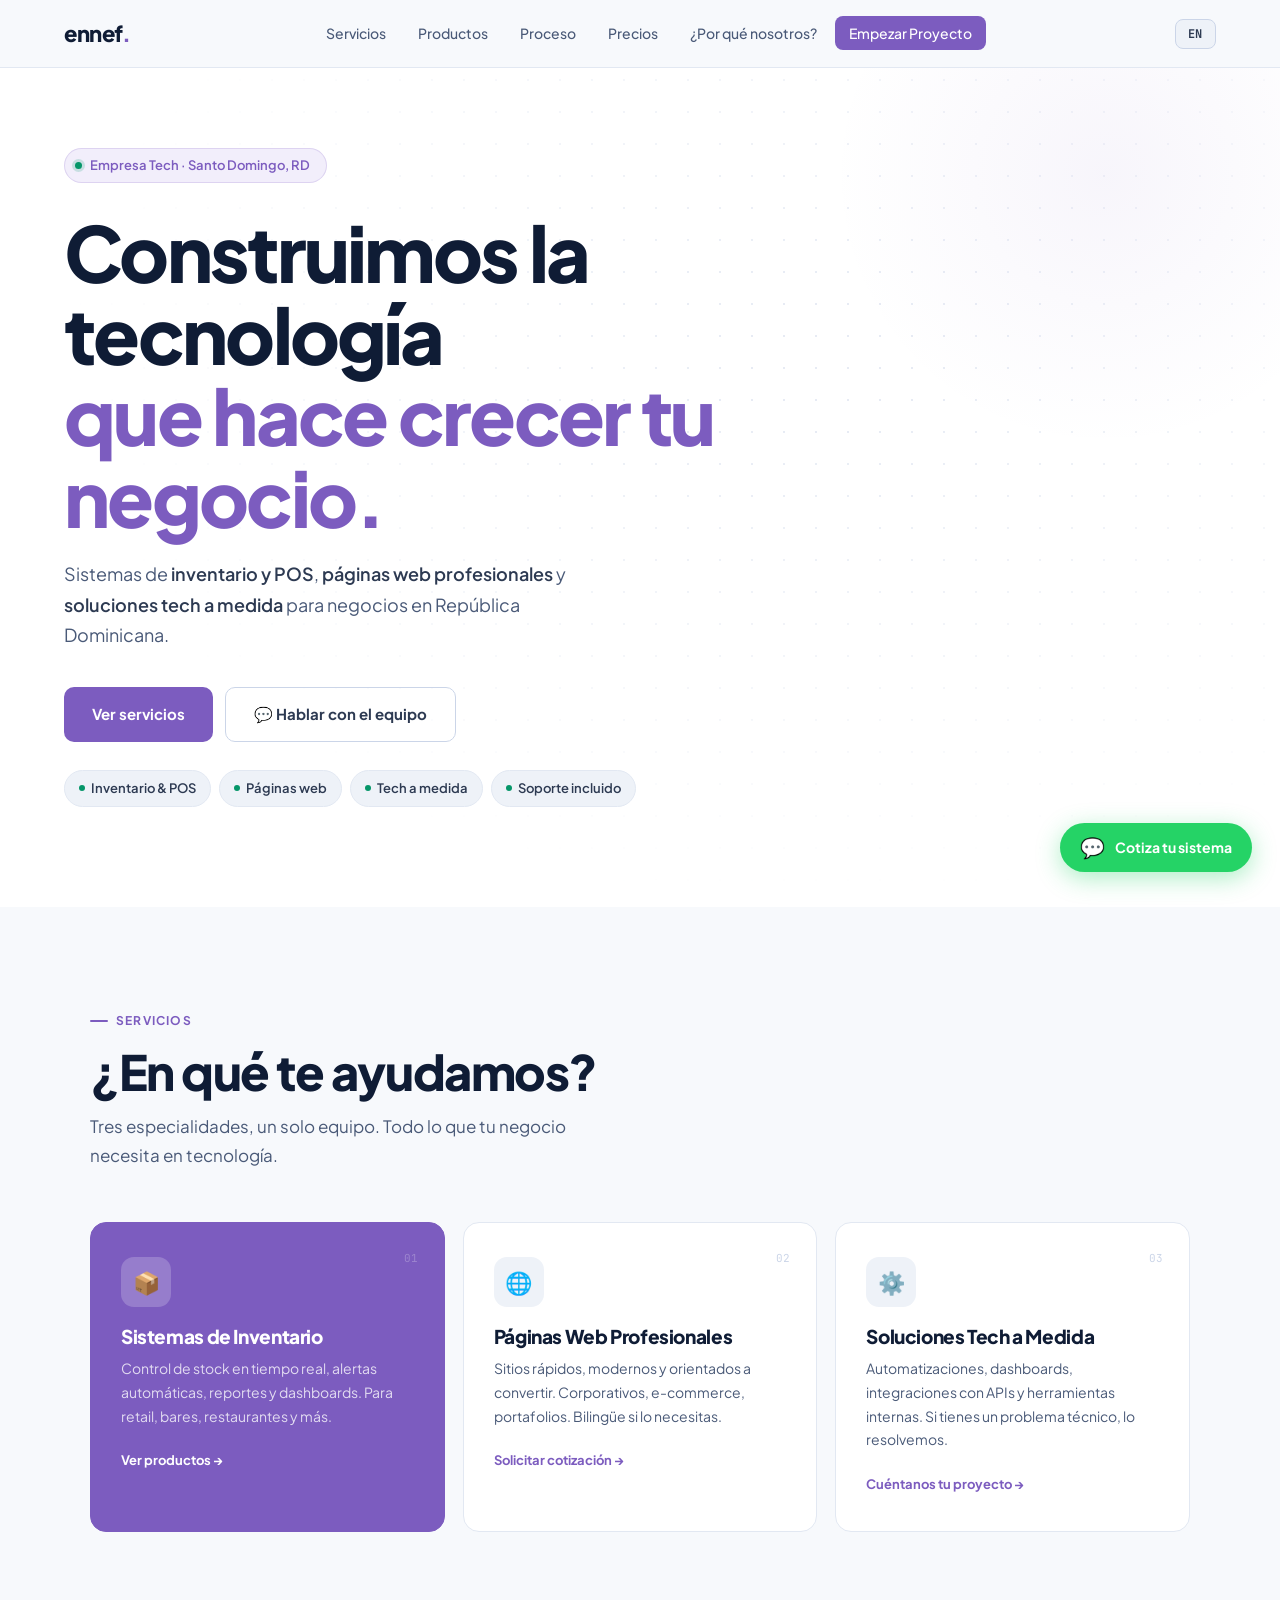
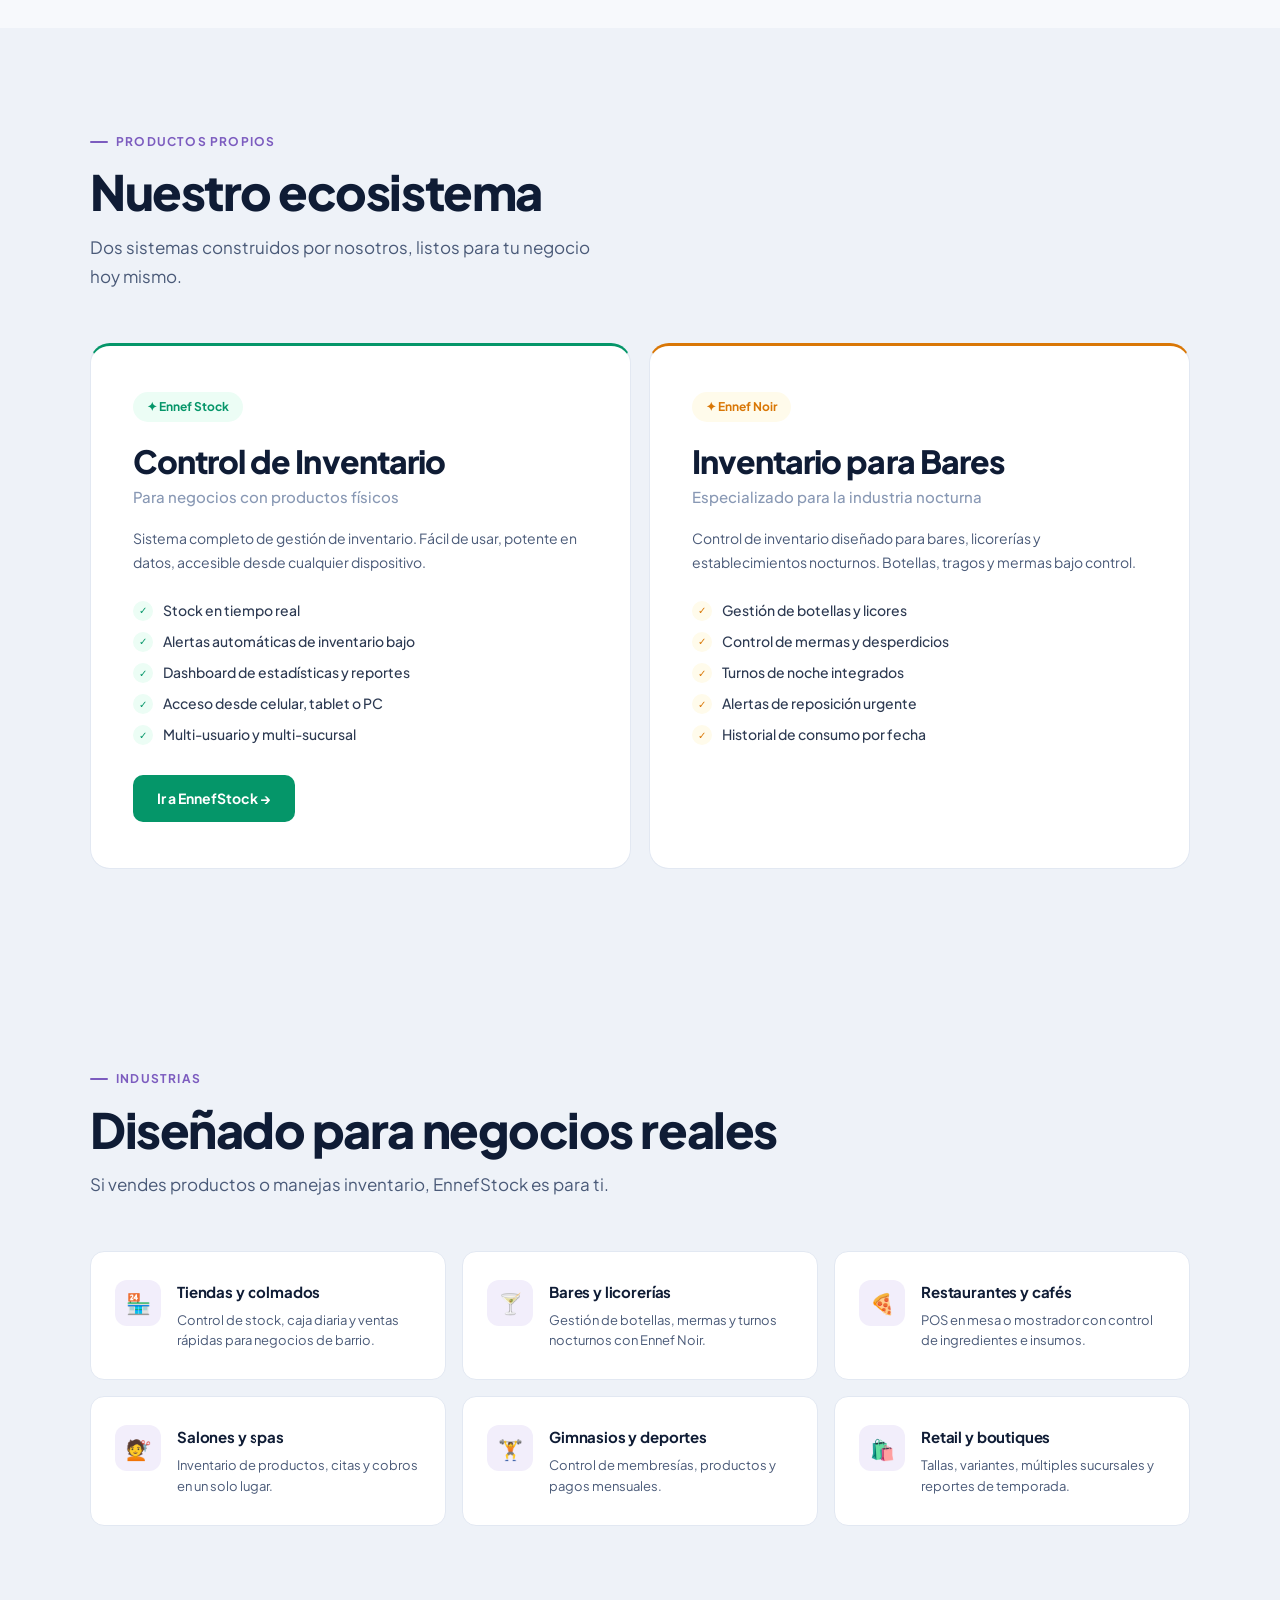
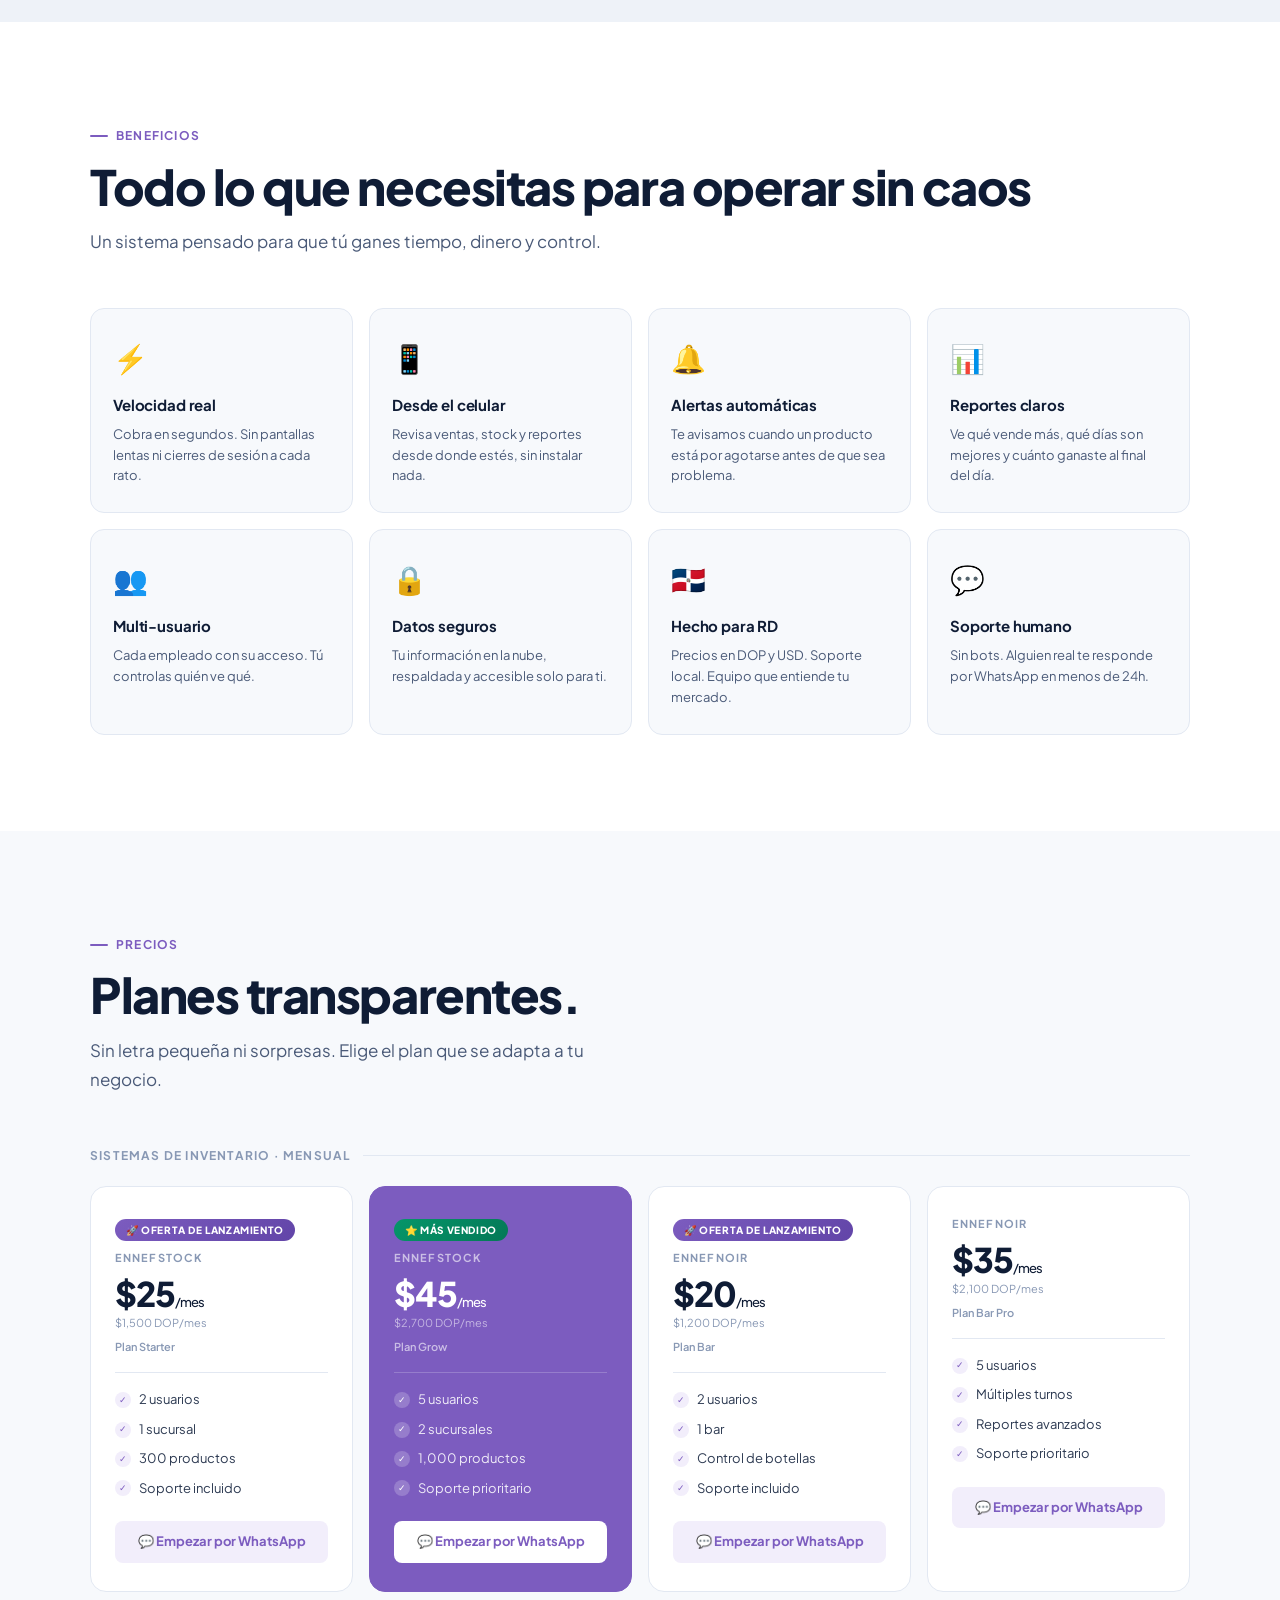
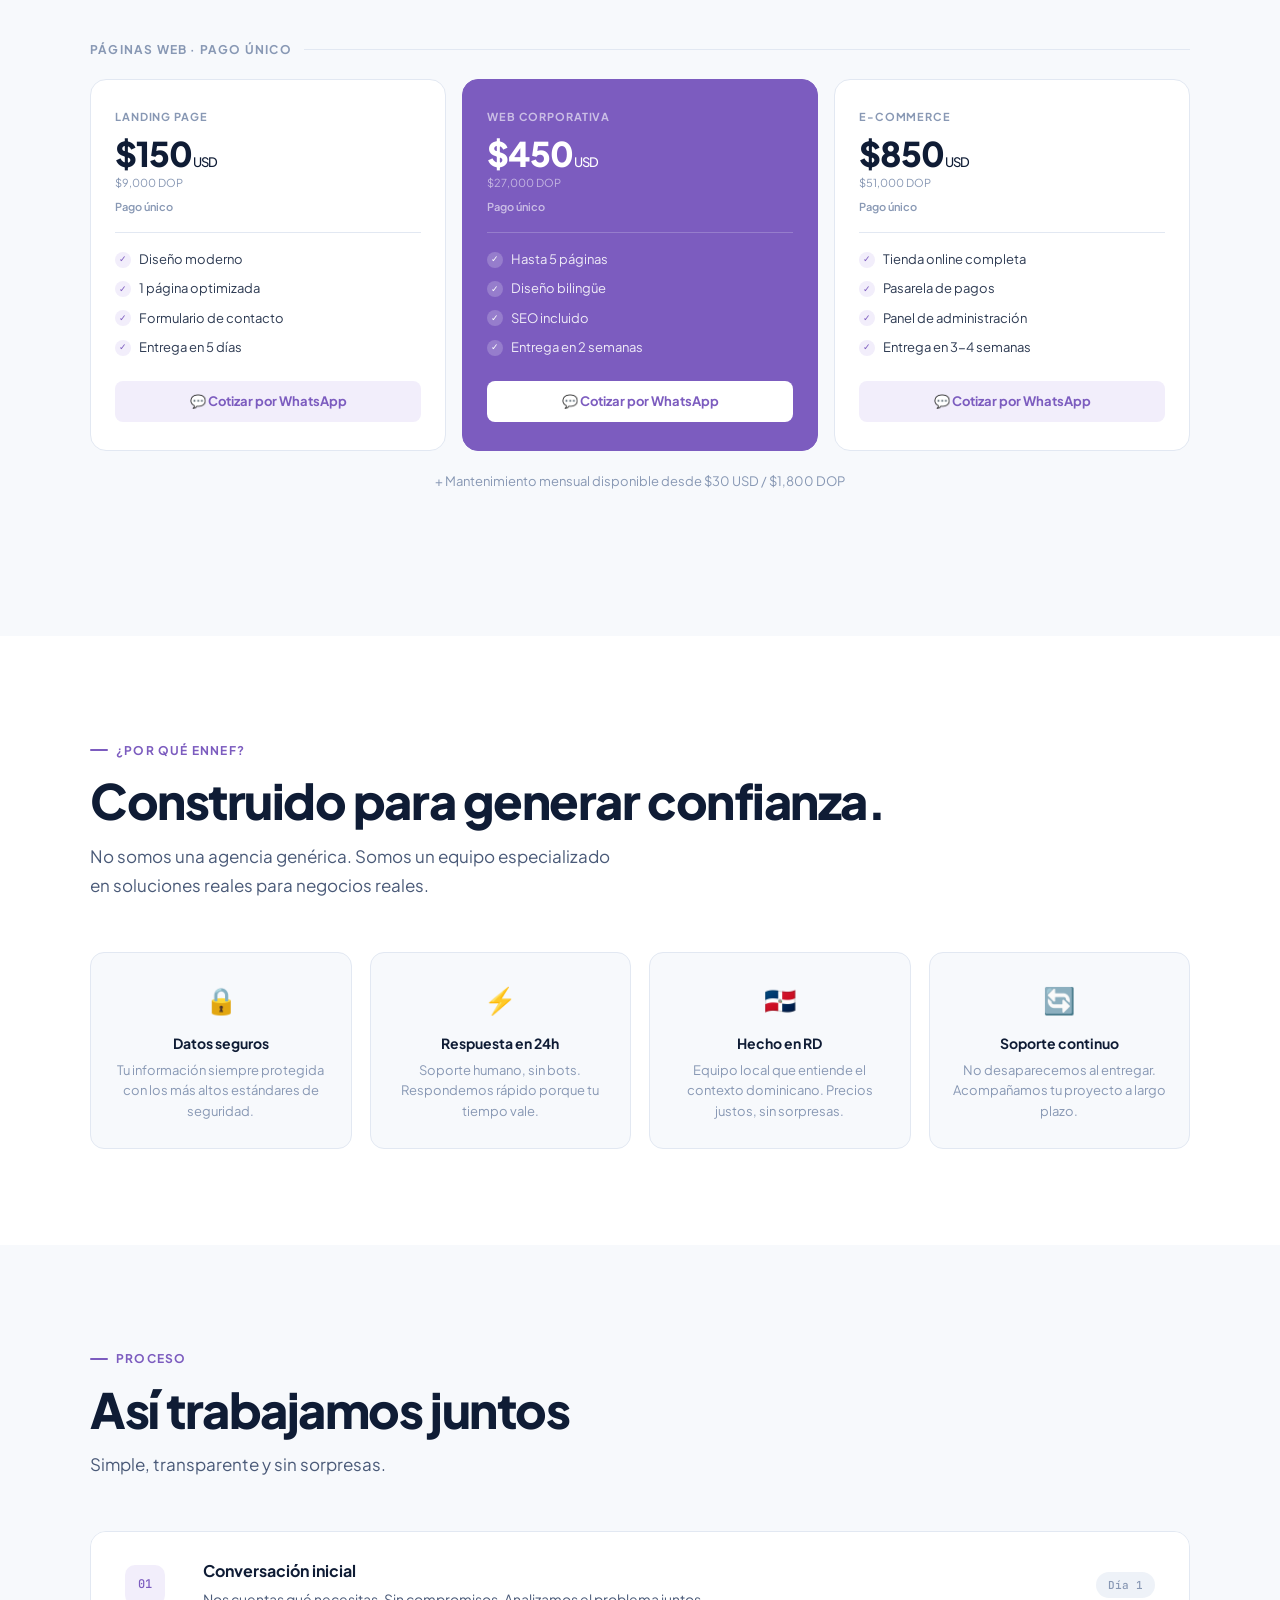
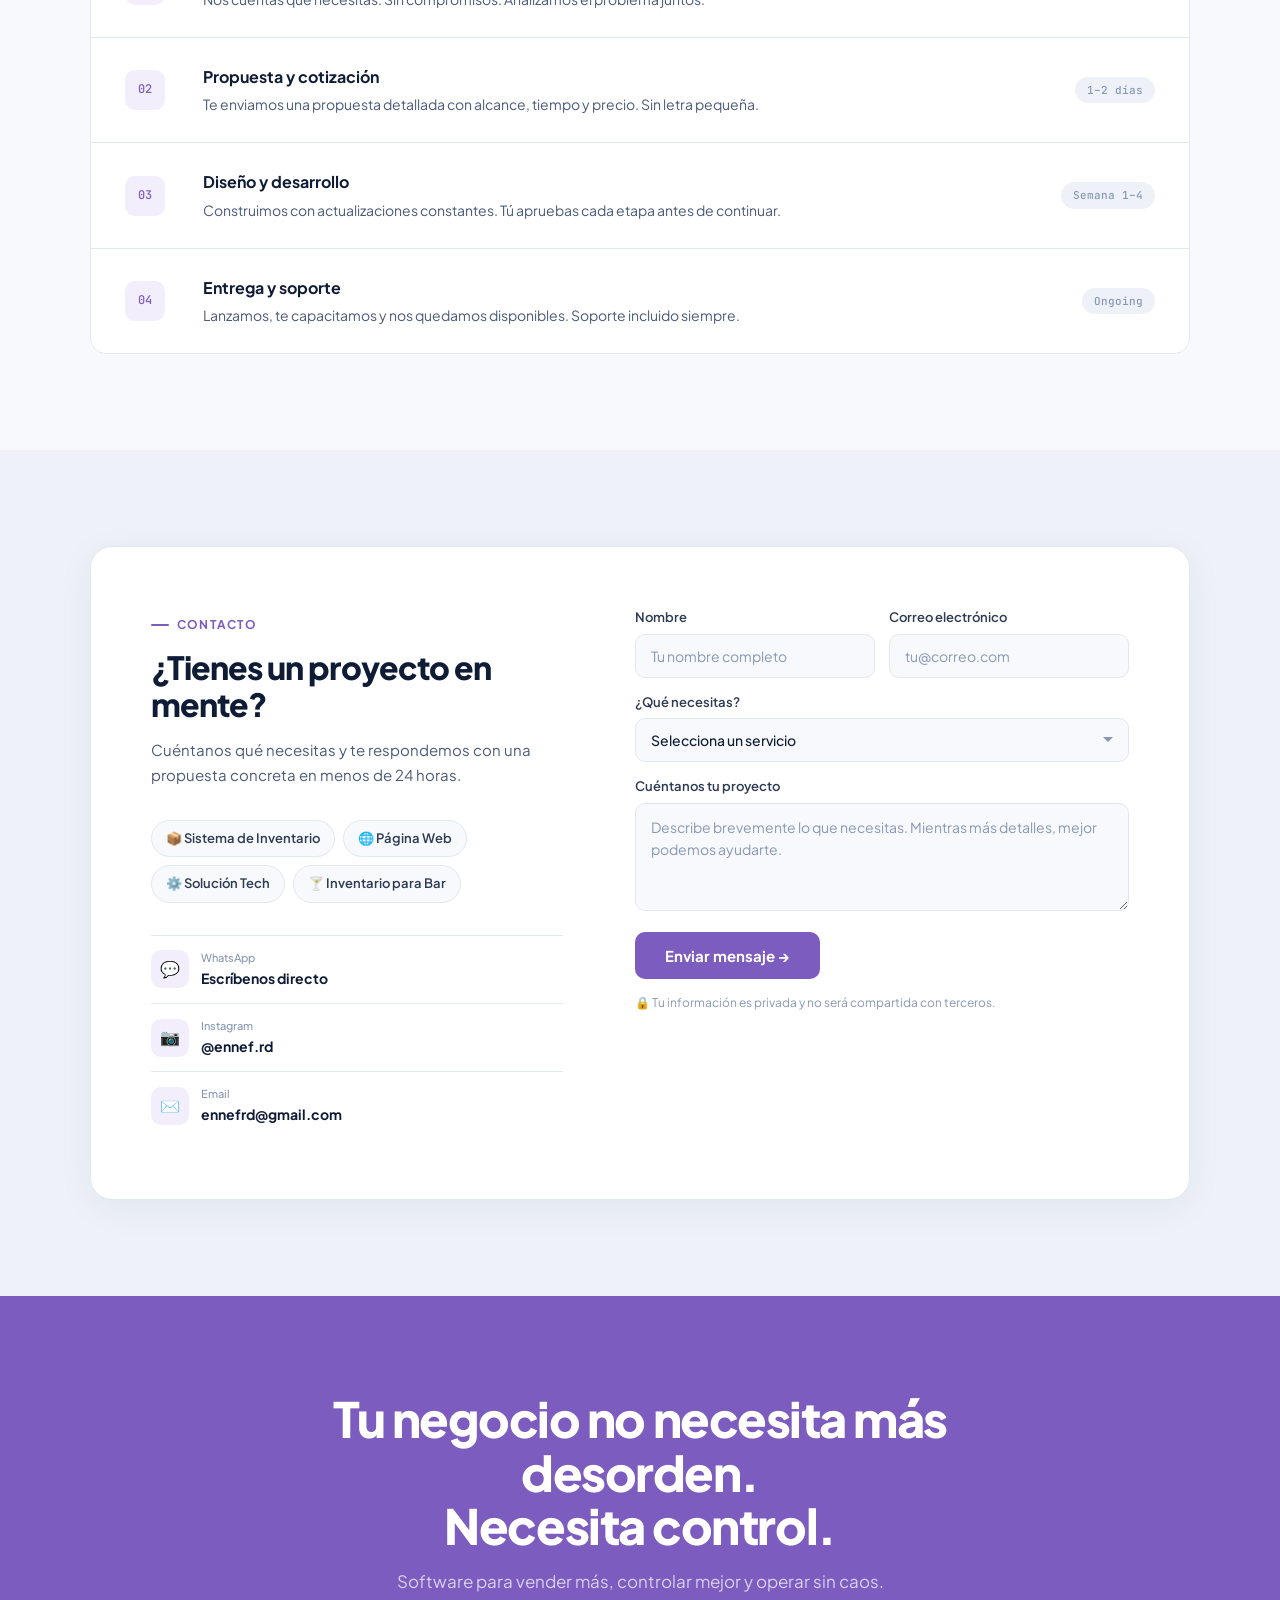
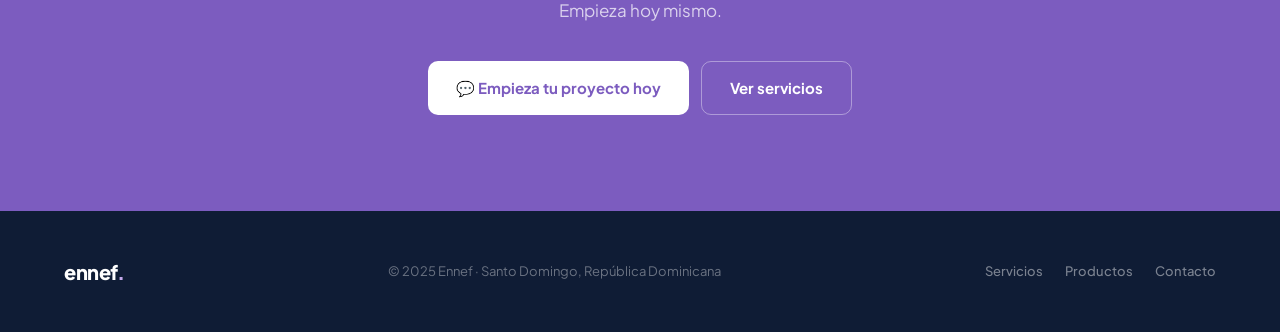
==== commit da234075: "Send product requests to Ennef Gmail" ====
--- a/uploads/ennefrd.html
+++ b/uploads/ennefrd.html
@@ -33,7 +33,7 @@
   "url": "https://ennefrd.com",
   "logo": "https://ennefrd.com/logo.png",
   "description": "Empresa tech dominicana especializada en sistemas de inventario, desarrollo web y soluciones digitales a medida.",
-  "email": "ventas@ennefrd.com",
+  "email": "ennefrd@gmail.com",
   "telephone": "+18297471943",
   "address": {
     "@type": "PostalAddress",
@@ -1195,12 +1195,12 @@
             <div class="ct-ch-val">@ennef.rd</div>
           </div>
         </div>
-        <a href="mailto:ventas@ennefrd.com" style="text-decoration:none;color:inherit;">
+        <a href="mailto:ennefrd@gmail.com" style="text-decoration:none;color:inherit;">
           <div class="ct-ch">
             <div class="ct-ch-ico">✉️</div>
             <div>
               <div class="ct-ch-lbl">Email</div>
-              <div class="ct-ch-val">ventas@ennefrd.com</div>
+              <div class="ct-ch-val">ennefrd@gmail.com</div>
             </div>
           </div>
         </a>
@@ -1620,10 +1620,14 @@
     message: document.getElementById('f-msg').value.trim()
   };
 
-  fetch('https://formspree.io/f/xojbqqrz', {
+  fetch('https://formsubmit.co/ajax/ennefrd@gmail.com', {
     method: 'POST',
     headers: { 'Content-Type': 'application/json', 'Accept': 'application/json' },
-    body: JSON.stringify(data)
+    body: JSON.stringify({
+      _subject: 'Nuevo request de producto desde Ennef',
+      _captcha: 'false',
+      ...data
+    })
   })
   .then(r => {
     if (r.ok) {
